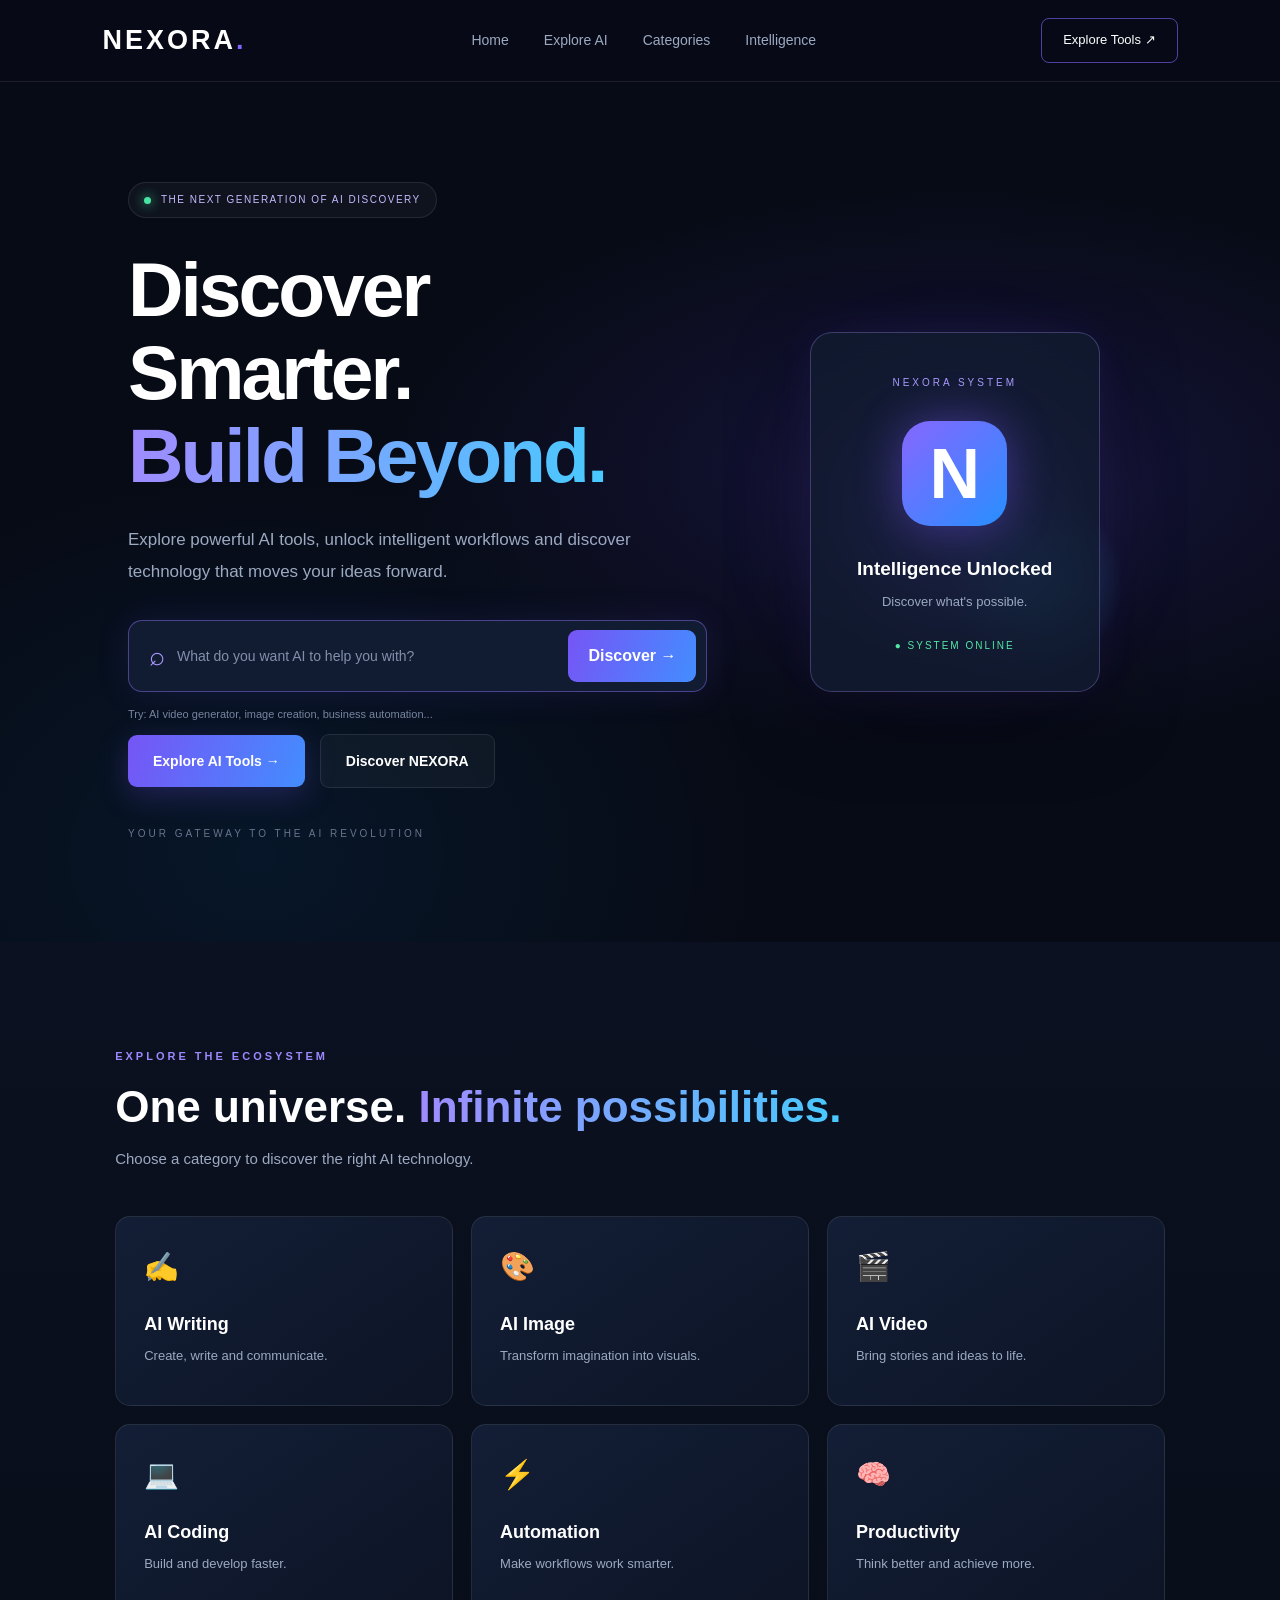
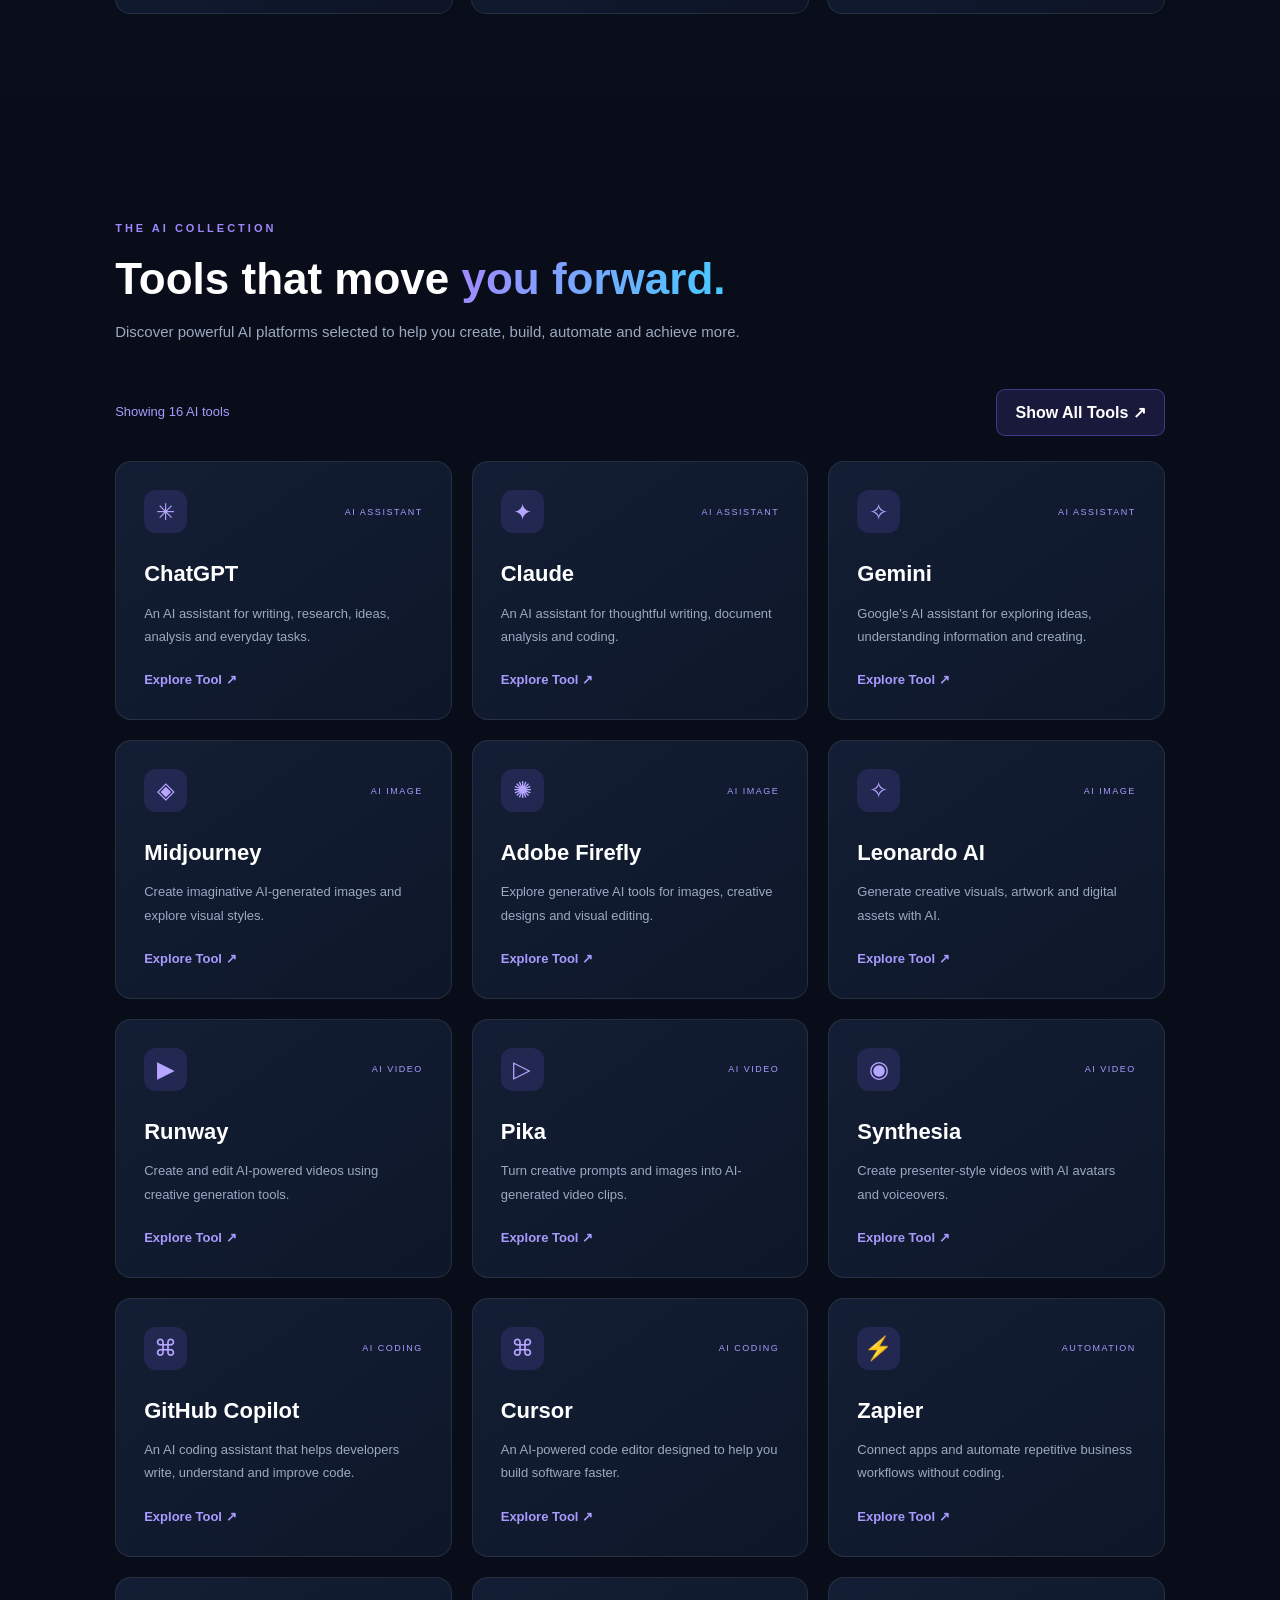
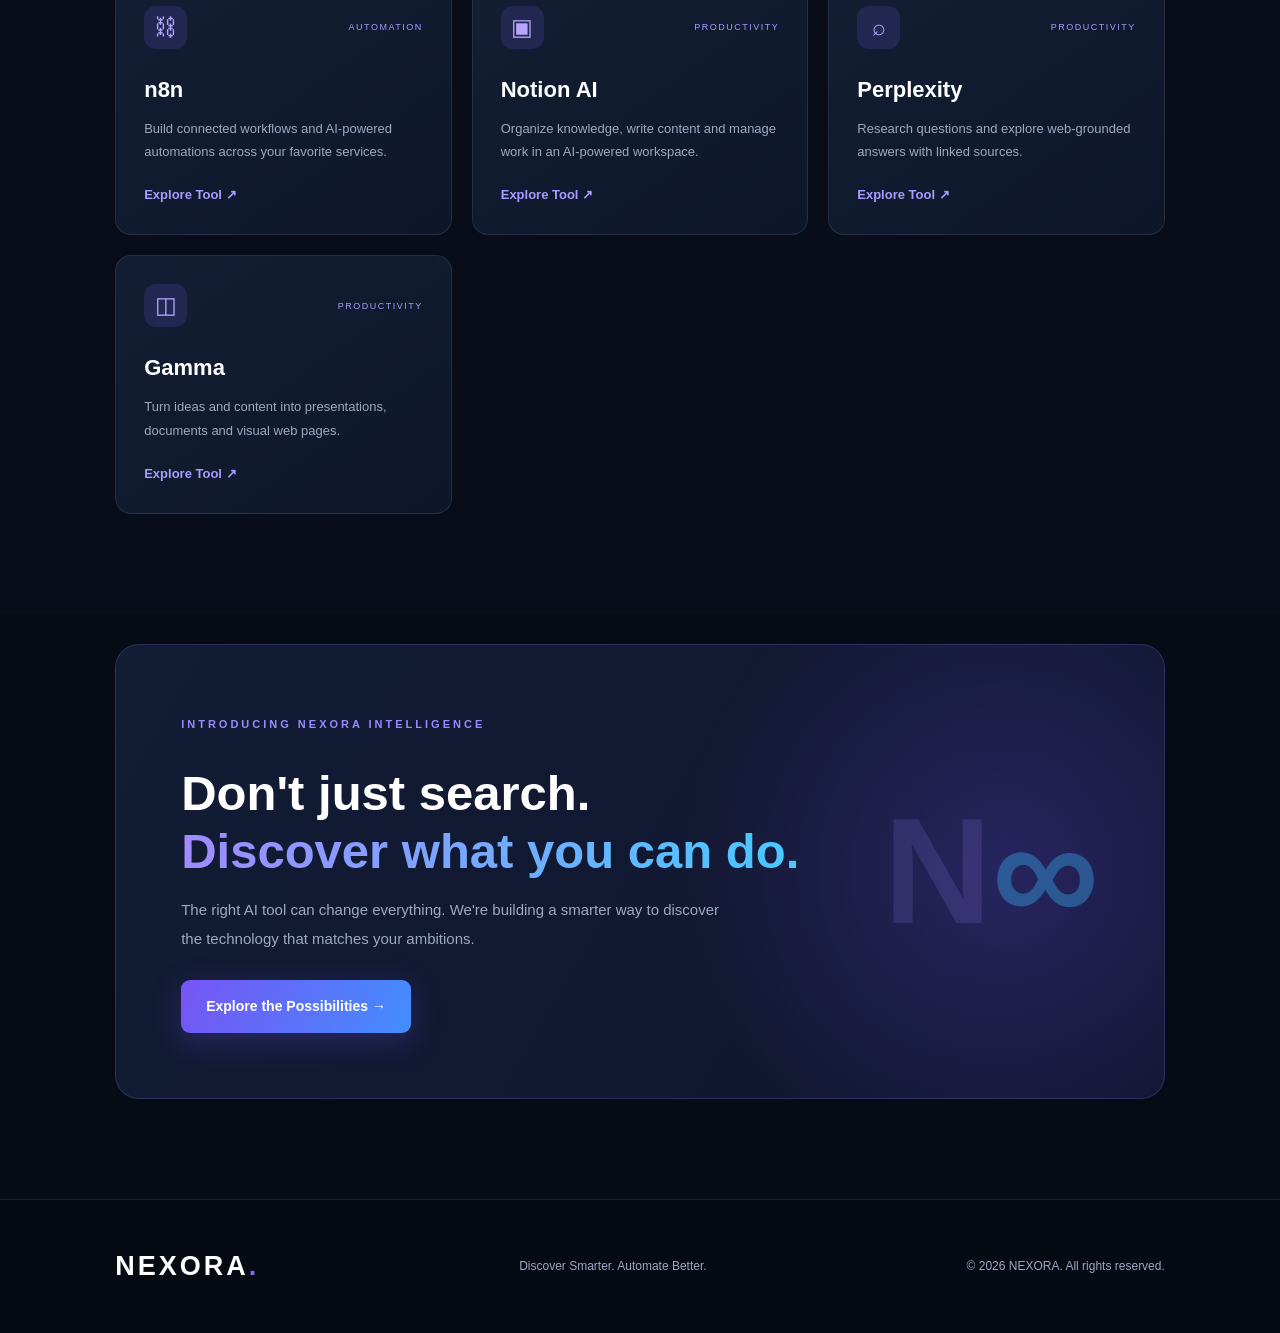
==== index.html @ 63f3b0a9 "Update meta description and enhance filter UI" ====
<!DOCTYPE html>
<html lang="en">

<head>
    <meta charset="UTF-8">
    <meta name="viewport" content="width=device-width, initial-scale=1.0">
    <meta name="description" content="Discover powerful AI tools, intelligent software and automation solutions with NEXORA.">
    <title>NEXORA — Discover the Future of AI</title>
    <link rel="stylesheet" href="css/style.css">

    <!-- CATEGORY FILTER STYLES -->
    <style>
        .category-card {
            cursor: pointer;
            text-decoration: none;
        }

        .category-card.is-active {
            border-color: #8265ff;
            box-shadow: 0 0 25px rgba(130, 101, 255, 0.22);
            transform: translateY(-3px);
        }

        .filter-toolbar {
            display: flex;
            align-items: center;
            justify-content: space-between;
            flex-wrap: wrap;
            gap: 14px;
            margin: 25px 0;
        }

        .filter-status {
            color: #a99aff;
            font-size: 13px;
        }

        .filter-reset {
            padding: 10px 18px;
            color: white;
            background: rgba(130, 101, 255, 0.15);
            border: 1px solid rgba(130, 101, 255, 0.4);
            border-radius: 9px;
            cursor: pointer;
            font-weight: 600;
            transition: 0.3s ease;
        }

        .filter-reset:hover {
            background: rgba(130, 101, 255, 0.3);
            border-color: #8265ff;
        }

        .tool-card[hidden] {
            display: none !important;
        }
    </style>
</head>

<body>

    <!-- NAVIGATION -->
    <header class="navbar">
        <a href="#" class="logo">NEXORA<span>.</span></a>

        <nav class="nav-links">
            <a href="#home">Home</a>
            <a href="#tools">Explore AI</a>
            <a href="#categories">Categories</a>
            <a href="#intelligence">Intelligence</a>
        </nav>

        <a href="#tools" class="nav-button">Explore Tools ↗</a>
    </header>

    <main>

        <!-- HERO -->
        <section class="hero" id="home">

            <div class="hero-content">

                <div class="hero-badge">
                    <span class="status-dot"></span>
                    THE NEXT GENERATION OF AI DISCOVERY
                </div>

                <h1>
                    Discover Smarter.<br>
                    <span>Build Beyond.</span>
                </h1>

                <p class="hero-description">
                    Explore powerful AI tools, unlock intelligent
                    workflows and discover technology that moves
                    your ideas forward.
                </p>

                <!-- SMART SEARCH -->
                <div class="search-container">

                    <div class="search-box">

                        <span class="search-icon">⌕</span>

                        <input
                            type="text"
                            id="toolSearch"
                            placeholder="What do you want AI to help you with?"
                        >

                        <button id="searchButton">
                            Discover →
                        </button>

                    </div>

                    <p class="search-hint">
                        Try: AI video generator, image creation, business automation...
                    </p>

                    <p id="searchMessage" aria-live="polite"></p>

                </div>

                <div class="hero-actions">

                    <a href="#tools" class="primary-button">
                        Explore AI Tools →
                    </a>

                    <a href="#intelligence" class="secondary-button">
                        Discover NEXORA
                    </a>

                </div>

                <div class="hero-note">
                    YOUR GATEWAY TO THE AI REVOLUTION
                </div>

            </div>

            <div class="hero-visual">

                <div class="orb orb-one"></div>
                <div class="orb orb-two"></div>

                <div class="visual-card">
                    <span class="visual-label">NEXORA SYSTEM</span>
                    <div class="visual-symbol">N</div>
                    <h3>Intelligence Unlocked</h3>
                    <p>Discover what's possible.</p>
                    <span class="visual-status">● SYSTEM ONLINE</span>
                </div>

            </div>

        </section>

        <!-- CATEGORIES -->
        <section class="categories section" id="categories">

            <div class="section-heading">
                <span class="eyebrow">EXPLORE THE ECOSYSTEM</span>
                <h2>One universe. <span>Infinite possibilities.</span></h2>
                <p>Choose a category to discover the right AI technology.</p>
            </div>

            <div class="category-grid">

                <a href="#tools" class="category-card" data-category-filter="writing">
                    <span class="category-icon">✍️</span>
                    <h3>AI Writing</h3>
                    <p>Create, write and communicate.</p>
                </a>

                <a href="#tools" class="category-card" data-category-filter="image">
                    <span class="category-icon">🎨</span>
                    <h3>AI Image</h3>
                    <p>Transform imagination into visuals.</p>
                </a>

                <a href="#tools" class="category-card" data-category-filter="video">
                    <span class="category-icon">🎬</span>
                    <h3>AI Video</h3>
                    <p>Bring stories and ideas to life.</p>
                </a>

                <a href="#tools" class="category-card" data-category-filter="coding">
                    <span class="category-icon">💻</span>
                    <h3>AI Coding</h3>
                    <p>Build and develop faster.</p>
                </a>

                <a href="#tools" class="category-card" data-category-filter="automation">
                    <span class="category-icon">⚡</span>
                    <h3>Automation</h3>
                    <p>Make workflows work smarter.</p>
                </a>

                <a href="#tools" class="category-card" data-category-filter="productivity">
                    <span class="category-icon">🧠</span>
                    <h3>Productivity</h3>
                    <p>Think better and achieve more.</p>
                </a>

            </div>

        </section>

        <!-- AI TOOLS DIRECTORY -->
        <section class="tools-section section" id="tools">

            <div class="section-heading">
                <span class="eyebrow">THE AI COLLECTION</span>
                <h2>Tools that move <span>you forward.</span></h2>
                <p>
                    Discover powerful AI platforms selected to help
                    you create, build, automate and achieve more.
                </p>
            </div>

            <!-- FILTER CONTROLS -->
            <div class="filter-toolbar">

                <span class="filter-status" id="filterStatus">
                    Showing all 16 AI tools
                </span>

                <button class="filter-reset" id="showAllButton">
                    Show All Tools ↗
                </button>

            </div>

            <div class="tools-grid">

                <!-- AI ASSISTANTS -->

                <article class="tool-card"
                    data-category="writing productivity"
                    data-keywords="chatgpt chat writing research assistant productivity business ideas content generation">

                    <div class="tool-top">
                        <span class="tool-icon">✳</span>
                        <span class="tool-tag">AI ASSISTANT</span>
                    </div>

                    <h3>ChatGPT</h3>

                    <p>
                        An AI assistant for writing, research, ideas,
                        analysis and everyday tasks.
                    </p>

                    <a href="https://chatgpt.com/" target="_blank" rel="noopener noreferrer">
                        Explore Tool ↗
                    </a>

                </article>

                <article class="tool-card"
                    data-category="writing coding productivity"
                    data-keywords="claude writing research coding analysis assistant documents productivity">

                    <div class="tool-top">
                        <span class="tool-icon">✦</span>
                        <span class="tool-tag">AI ASSISTANT</span>
                    </div>

                    <h3>Claude</h3>

                    <p>
                        An AI assistant for thoughtful writing,
                        document analysis and coding.
                    </p>

                    <a href="https://claude.ai/" target="_blank" rel="noopener noreferrer">
                        Explore Tool ↗
                    </a>

                </article>

                <article class="tool-card"
                    data-category="writing image productivity"
                    data-keywords="gemini google writing research assistant images multimodal productivity">

                    <div class="tool-top">
                        <span class="tool-icon">✧</span>
                        <span class="tool-tag">AI ASSISTANT</span>
                    </div>

                    <h3>Gemini</h3>

                    <p>
                        Google's AI assistant for exploring ideas,
                        understanding information and creating.
                    </p>

                    <a href="https://gemini.google.com/" target="_blank" rel="noopener noreferrer">
                        Explore Tool ↗
                    </a>

                </article>

                <!-- AI IMAGE -->

                <article class="tool-card"
                    data-category="image"
                    data-keywords="midjourney image art design picture visual creative illustration generator">

                    <div class="tool-top">
                        <span class="tool-icon">◈</span>
                        <span class="tool-tag">AI IMAGE</span>
                    </div>

                    <h3>Midjourney</h3>

                    <p>
                        Create imaginative AI-generated images
                        and explore visual styles.
                    </p>

                    <a href="https://www.midjourney.com/" target="_blank" rel="noopener noreferrer">
                        Explore Tool ↗
                    </a>

                </article>

                <article class="tool-card"
                    data-category="image"
                    data-keywords="adobe firefly image generation photo editing design creative graphics">

                    <div class="tool-top">
                        <span class="tool-icon">✺</span>
                        <span class="tool-tag">AI IMAGE</span>
                    </div>

                    <h3>Adobe Firefly</h3>

                    <p>
                        Explore generative AI tools for images,
                        creative designs and visual editing.
                    </p>

                    <a href="https://firefly.adobe.com/" target="_blank" rel="noopener noreferrer">
                        Explore Tool ↗
                    </a>

                </article>

                <article class="tool-card"
                    data-category="image"
                    data-keywords="leonardo ai image generator art design game assets creative visuals">

                    <div class="tool-top">
                        <span class="tool-icon">✧</span>
                        <span class="tool-tag">AI IMAGE</span>
                    </div>

                    <h3>Leonardo AI</h3>

                    <p>
                        Generate creative visuals, artwork
                        and digital assets with AI.
                    </p>

                    <a href="https://leonardo.ai/" target="_blank" rel="noopener noreferrer">
                        Explore Tool ↗
                    </a>

                </article>

                <!-- AI VIDEO -->

                <article class="tool-card"
                    data-category="video"
                    data-keywords="runway video generator text to video image to video filmmaking editing">

                    <div class="tool-top">
                        <span class="tool-icon">▶</span>
                        <span class="tool-tag">AI VIDEO</span>
                    </div>

                    <h3>Runway</h3>

                    <p>
                        Create and edit AI-powered videos
                        using creative generation tools.
                    </p>

                    <a href="https://runwayml.com/" target="_blank" rel="noopener noreferrer">
                        Explore Tool ↗
                    </a>

                </article>

                <article class="tool-card"
                    data-category="video"
                    data-keywords="pika video generator animation image to video text to video creative effects">

                    <div class="tool-top">
                        <span class="tool-icon">▷</span>
                        <span class="tool-tag">AI VIDEO</span>
                    </div>

                    <h3>Pika</h3>

                    <p>
                        Turn creative prompts and images
                        into AI-generated video clips.
                    </p>

                    <a href="https://pika.art/" target="_blank" rel="noopener noreferrer">
                        Explore Tool ↗
                    </a>

                </article>

                <article class="tool-card"
                    data-category="video productivity"
                    data-keywords="synthesia video avatar presenter training business corporate video text to video">

                    <div class="tool-top">
                        <span class="tool-icon">◉</span>
                        <span class="tool-tag">AI VIDEO</span>
                    </div>

                    <h3>Synthesia</h3>

                    <p>
                        Create presenter-style videos
                        with AI avatars and voiceovers.
                    </p>

                    <a href="https://www.synthesia.io/" target="_blank" rel="noopener noreferrer">
                        Explore Tool ↗
                    </a>

                </article>

                <!-- AI CODING -->

                <article class="tool-card"
                    data-category="coding productivity"
                    data-keywords="github copilot coding programming developer code assistant software development">

                    <div class="tool-top">
                        <span class="tool-icon">⌘</span>
                        <span class="tool-tag">AI CODING</span>
                    </div>

                    <h3>GitHub Copilot</h3>

                    <p>
                        An AI coding assistant that helps developers
                        write, understand and improve code.
                    </p>

                    <a href="https://github.com/features/copilot" target="_blank" rel="noopener noreferrer">
                        Explore Tool ↗
                    </a>

                </article>

                <article class="tool-card"
                    data-category="coding"
                    data-keywords="cursor ai coding programming code editor developer software engineering">

                    <div class="tool-top">
                        <span class="tool-icon">⌘</span>
                        <span class="tool-tag">AI CODING</span>
                    </div>

                    <h3>Cursor</h3>

                    <p>
                        An AI-powered code editor designed
                        to help you build software faster.
                    </p>

                    <a href="https://cursor.com/" target="_blank" rel="noopener noreferrer">
                        Explore Tool ↗
                    </a>

                </article>

                <!-- AUTOMATION -->

                <article class="tool-card"
                    data-category="automation productivity"
                    data-keywords="zapier automation business workflow integrations apps productivity no code">

                    <div class="tool-top">
                        <span class="tool-icon">⚡</span>
                        <span class="tool-tag">AUTOMATION</span>
                    </div>

                    <h3>Zapier</h3>

                    <p>
                        Connect apps and automate repetitive
                        business workflows without coding.
                    </p>

                    <a href="https://zapier.com/" target="_blank" rel="noopener noreferrer">
                        Explore Tool ↗
                    </a>

                </article>

                <article class="tool-card"
                    data-category="automation coding"
                    data-keywords="n8n automation workflow ai agents integrations business developer no code">

                    <div class="tool-top">
                        <span class="tool-icon">⛓</span>
                        <span class="tool-tag">AUTOMATION</span>
                    </div>

                    <h3>n8n</h3>

                    <p>
                        Build connected workflows and AI-powered
                        automations across your favorite services.
                    </p>

                    <a href="https://n8n.io/" target="_blank" rel="noopener noreferrer">
                        Explore Tool ↗
                    </a>

                </article>

                <!-- PRODUCTIVITY -->

                <article class="tool-card"
                    data-category="productivity writing"
                    data-keywords="notion ai productivity notes documents writing workspace organization knowledge management">

                    <div class="tool-top">
                        <span class="tool-icon">▣</span>
                        <span class="tool-tag">PRODUCTIVITY</span>
                    </div>

                    <h3>Notion AI</h3>

                    <p>
                        Organize knowledge, write content
                        and manage work in an AI-powered workspace.
                    </p>

                    <a href="https://www.notion.com/product/ai" target="_blank" rel="noopener noreferrer">
                        Explore Tool ↗
                    </a>

                </article>

                <article class="tool-card"
                    data-category="productivity writing"
                    data-keywords="perplexity research search answers sources information productivity web search">

                    <div class="tool-top">
                        <span class="tool-icon">⌕</span>
                        <span class="tool-tag">PRODUCTIVITY</span>
                    </div>

                    <h3>Perplexity</h3>

                    <p>
                        Research questions and explore web-grounded
                        answers with linked sources.
                    </p>

                    <a href="https://www.perplexity.ai/" target="_blank" rel="noopener noreferrer">
                        Explore Tool ↗
                    </a>

                </article>

                <article class="tool-card"
                    data-category="productivity image"
                    data-keywords="gamma presentations slides documents websites productivity design presentation generator">

                    <div class="tool-top">
                        <span class="tool-icon">◫</span>
                        <span class="tool-tag">PRODUCTIVITY</span>
                    </div>

                    <h3>Gamma</h3>

                    <p>
                        Turn ideas and content into presentations,
                        documents and visual web pages.
                    </p>

                    <a href="https://gamma.app/" target="_blank" rel="noopener noreferrer">
                        Explore Tool ↗
                    </a>

                </article>

            </div>

        </section>

        <!-- NEXORA INTELLIGENCE -->
        <section class="intelligence-section" id="intelligence">

            <div class="intelligence-content">

                <span class="eyebrow">
                    INTRODUCING NEXORA INTELLIGENCE
                </span>

                <h2>
                    Don't just search.<br>
                    <span>Discover what you can do.</span>
                </h2>

                <p>
                    The right AI tool can change everything.
                    We're building a smarter way to discover the
                    technology that matches your ambitions.
                </p>

                <a href="#tools" class="primary-button">
                    Explore the Possibilities →
                </a>

            </div>

            <div class="intelligence-mark">
                N<span>∞</span>
            </div>

        </section>

    </main>

    <!-- FOOTER -->
    <footer class="footer">

        <a href="#" class="logo">NEXORA<span>.</span></a>

        <p>Discover Smarter. Automate Better.</p>

        <p class="copyright">
            © 2026 NEXORA. All rights reserved.
        </p>

    </footer>

    <!-- SEARCH AND CATEGORY FILTER ENGINE -->
    <script>

    document.addEventListener("DOMContentLoaded", function () {

        const searchInput = document.getElementById("toolSearch");
        const searchButton = document.getElementById("searchButton");
        const searchMessage = document.getElementById("searchMessage");
        const filterStatus = document.getElementById("filterStatus");
        const showAllButton = document.getElementById("showAllButton");

        const toolCards = document.querySelectorAll(".tool-card");
        const categoryCards = document.querySelectorAll("[data-category-filter]");

        let activeCategory = "all";

        function filterTools(shouldScroll = true) {

            const query = searchInput.value.trim().toLowerCase();

            const searchWords = query.split(/\s+/).filter(Boolean);

            let matches = 0;

            toolCards.forEach(card => {

                const content = card.textContent.toLowerCase();
                const keywords = (card.dataset.keywords || "").toLowerCase();
                const searchableText = content + " " + keywords;

                const categories = (card.dataset.category || "").split(/\s+/);

                const matchesCategory =
                    activeCategory === "all" ||
                    categories.includes(activeCategory);

                const matchesSearch =
                    searchWords.length === 0 ||
                    searchWords.every(word => searchableText.includes(word));

                const isVisible = matchesCategory && matchesSearch;

                card.hidden = !isVisible;

                if (isVisible) {
                    matches++;
                }

            });

            if (query === "" && activeCategory === "all") {

                searchMessage.textContent = "";

            } else if (matches > 0) {

                searchMessage.textContent =
                    matches + " matching AI tool(s) found.";

            } else {

                searchMessage.textContent =
                    "No matching tools found. Try another search or category.";

            }

            if (activeCategory === "all") {

                filterStatus.textContent =
                    "Showing " + matches + " AI tools";

            } else {

                const categoryName = activeCategory.charAt(0).toUpperCase() +
                    activeCategory.slice(1);

                filterStatus.textContent =
                    categoryName + " · " + matches + " tool(s)";

            }

            if (shouldScroll) {

                document.getElementById("tools").scrollIntoView({
                    behavior: "smooth"
                });

            }

        }

        // CATEGORY CLICK
        categoryCards.forEach(categoryCard => {

            categoryCard.addEventListener("click", function(event) {

                event.preventDefault();

                activeCategory = this.dataset.categoryFilter;

                categoryCards.forEach(card => {
                    card.classList.remove("is-active");
                });

                this.classList.add("is-active");

                filterTools(true);

            });

        });

        // SEARCH BUTTON
        searchButton.addEventListener("click", function() {
            filterTools(true);
        });

        // ENTER KEY
        searchInput.addEventListener("keydown", function(event) {

            if (event.key === "Enter") {
                filterTools(true);
            }

        });

        // SHOW ALL TOOLS
        showAllButton.addEventListener("click", function() {

            activeCategory = "all";

            searchInput.value = "";

            categoryCards.forEach(card => {
                card.classList.remove("is-active");
            });

            filterTools(false);

        });

        // INITIAL STATE
        filterTools(false);

    });

    </script>

</body>
</html>
---- css/style.css ----
/* =========================================
   NEXORA 2.0 — PREMIUM DESIGN SYSTEM
   Discover Smarter. Automate Better.
========================================= */

:root {
    --bg: #070b16;
    --bg-soft: #0d1425;
    --card: #111b30;
    --purple: #8265ff;
    --blue: #38c8ff;
    --white: #ffffff;
    --muted: #9ba9c1;
    --border: rgba(255,255,255,0.09);
}

* {
    margin: 0;
    padding: 0;
    box-sizing: border-box;
}

html {
    scroll-behavior: smooth;
}

body {
    font-family: Arial, Helvetica, sans-serif;
    background: var(--bg);
    color: var(--white);
    line-height: 1.6;
    overflow-x: hidden;
}

a {
    color: inherit;
    text-decoration: none;
}

button {
    font: inherit;
}

/* =========================================
   NAVIGATION
========================================= */

.navbar {
    width: 100%;
    min-height: 82px;
    padding: 0 8%;
    display: flex;
    align-items: center;
    justify-content: space-between;
    background: rgba(7,11,22,0.88);
    border-bottom: 1px solid var(--border);
    position: relative;
    z-index: 10;
}

.logo {
    font-size: 27px;
    font-weight: 900;
    letter-spacing: 3px;
}

.logo span {
    color: var(--purple);
}

.nav-links {
    display: flex;
    gap: 35px;
}

.nav-links a {
    color: var(--muted);
    font-size: 14px;
    transition: 0.3s;
}

.nav-links a:hover {
    color: var(--white);
}

.nav-button {
    padding: 11px 21px;
    border: 1px solid rgba(130,101,255,0.6);
    border-radius: 8px;
    font-size: 13px;
    transition: 0.3s;
}

.nav-button:hover {
    background: var(--purple);
    box-shadow: 0 0 25px rgba(130,101,255,0.3);
}

/* =========================================
   HERO SECTION
========================================= */

.hero {
    min-height: 690px;
    padding: 100px 10%;
    display: flex;
    align-items: center;
    justify-content: space-between;
    gap: 50px;
    position: relative;
    overflow: hidden;
    background:
        radial-gradient(ellipse at 75% 45%,
        rgba(102,72,255,0.16), transparent 42%),
        radial-gradient(ellipse at 20% 90%,
        rgba(0,153,255,0.08), transparent 35%);
}

.hero-content {
    max-width: 650px;
    position: relative;
    z-index: 2;
}

.hero-badge {
    display: inline-flex;
    align-items: center;
    gap: 10px;
    padding: 9px 15px;
    border: 1px solid var(--border);
    border-radius: 30px;
    background: rgba(255,255,255,0.035);
    color: #c5baff;
    font-size: 10px;
    letter-spacing: 1.5px;
    margin-bottom: 30px;
}

.status-dot {
    width: 7px;
    height: 7px;
    border-radius: 50%;
    background: #48e5a2;
    box-shadow: 0 0 12px #48e5a2;
}

.hero h1 {
    font-size: clamp(48px, 6vw, 78px);
    line-height: 1.08;
    letter-spacing: -3px;
    font-weight: 900;
}

.hero h1 span,
.section-heading h2 span,
.intelligence-content h2 span {
    background: linear-gradient(100deg, #a18aff, #47caff);
    -webkit-background-clip: text;
    background-clip: text;
    color: transparent;
}

.hero-description {
    max-width: 550px;
    color: var(--muted);
    font-size: 17px;
    line-height: 1.9;
    margin: 27px 0 32px;
}

.hero-actions {
    display: flex;
    align-items: center;
    flex-wrap: wrap;
    gap: 15px;
}

.primary-button,
.secondary-button {
    display: inline-block;
    padding: 15px 25px;
    border-radius: 9px;
    font-size: 14px;
    font-weight: 700;
    transition: 0.3s;
}

.primary-button {
    background: linear-gradient(110deg, #7655f5, #438dff);
    box-shadow: 0 8px 30px rgba(117,85,245,0.25);
}

.primary-button:hover {
    transform: translateY(-4px);
    box-shadow: 0 12px 35px rgba(117,85,245,0.4);
}

.secondary-button {
    border: 1px solid var(--border);
    background: rgba(255,255,255,0.035);
}

.secondary-button:hover {
    border-color: var(--purple);
    transform: translateY(-4px);
}

.hero-note {
    margin-top: 38px;
    color: #66758e;
    font-size: 10px;
    letter-spacing: 3px;
}

/* HERO VISUAL */

.hero-visual {
    min-width: 340px;
    width: 410px;
    height: 420px;
    display: flex;
    align-items: center;
    justify-content: center;
    position: relative;
}

.orb {
    position: absolute;
    border-radius: 50%;
    filter: blur(2px);
    animation: float 6s ease-in-out infinite;
}

.orb-one {
    width: 290px;
    height: 290px;
    background: radial-gradient(circle,
        rgba(126,91,255,0.65),
        rgba(126,91,255,0.03) 70%);
    box-shadow: 0 0 100px rgba(126,91,255,0.15);
}

.orb-two {
    width: 180px;
    height: 180px;
    background: radial-gradient(circle,
        rgba(48,190,255,0.4),
        transparent 70%);
    transform: translate(80px,70px);
    animation-delay: -3s;
}

.visual-card {
    width: 290px;
    padding: 35px 25px;
    text-align: center;
    background: rgba(17,27,48,0.83);
    border: 1px solid rgba(166,146,255,0.3);
    border-radius: 22px;
    backdrop-filter: blur(20px);
    box-shadow: 0 25px 80px rgba(0,0,0,0.4),
                0 0 45px rgba(126,91,255,0.12);
    position: relative;
    z-index: 2;
}

.visual-label {
    color: #a99aff;
    font-size: 10px;
    letter-spacing: 3px;
}

.visual-symbol {
    width: 105px;
    height: 105px;
    margin: 28px auto;
    display: flex;
    align-items: center;
    justify-content: center;
    font-size: 70px;
    font-weight: 900;
    color: white;
    border-radius: 28px;
    background: linear-gradient(135deg,#8766ff,#278fff);
    box-shadow: 0 0 45px rgba(126,91,255,0.4);
}

.visual-card h3 {
    font-size: 19px;
    margin-bottom: 7px;
}

.visual-card p {
    color: var(--muted);
    font-size: 13px;
}

.visual-status {
    display: inline-block;
    margin-top: 25px;
    color: #53e8a5;
    font-size: 10px;
    letter-spacing: 2px;
}

@keyframes float {
    0%, 100% {
        transform: translateY(0);
    }
    50% {
        transform: translateY(-17px);
    }
}

/* =========================================
   SHARED SECTION STYLES
========================================= */

.section {
    padding: 100px 9%;
}

.section-heading {
    margin-bottom: 45px;
}

.eyebrow {
    display: inline-block;
    color: #9d88ff;
    font-size: 11px;
    font-weight: 700;
    letter-spacing: 3px;
    margin-bottom: 15px;
}

.section-heading h2 {
    font-size: clamp(30px,4vw,44px);
    line-height: 1.2;
    margin-bottom: 14px;
}

.section-heading p {
    color: var(--muted);
    font-size: 15px;
}

/* =========================================
   CATEGORIES
========================================= */

.categories {
    background: linear-gradient(180deg,
        #0b1120, #080d19);
}

.category-grid {
    display: grid;
    grid-template-columns: repeat(3,1fr);
    gap: 18px;
}

.category-card {
    min-height: 190px;
    padding: 28px;
    background: linear-gradient(145deg,
        rgba(20,32,56,0.95),
        rgba(13,21,38,0.95));
    border: 1px solid var(--border);
    border-radius: 15px;
    transition: 0.3s;
}

.category-card:hover {
    transform: translateY(-7px);
    border-color: rgba(130,101,255,0.65);
    box-shadow: 0 15px 35px rgba(0,0,0,0.25);
}

.category-icon {
    font-size: 28px;
    display: block;
    margin-bottom: 20px;
}

.category-card h3 {
    font-size: 18px;
    margin-bottom: 7px;
}

.category-card p {
    color: var(--muted);
    font-size: 13px;
}

/* =========================================
   FEATURED AI TOOLS
========================================= */

.tools-section {
    background: #080d19;
}

.tools-grid {
    display: grid;
    grid-template-columns: repeat(3,1fr);
    gap: 20px;
}

.tool-card {
    padding: 28px;
    min-height: 255px;
    display: flex;
    flex-direction: column;
    background: linear-gradient(145deg,
        #131e34, #0e1729);
    border: 1px solid var(--border);
    border-radius: 16px;
    transition: 0.3s;
}

.tool-card:hover {
    transform: translateY(-7px);
    border-color: rgba(91,155,255,0.5);
    box-shadow: 0 15px 40px rgba(0,0,0,0.3);
}

.tool-top {
    display: flex;
    align-items: center;
    justify-content: space-between;
    margin-bottom: 23px;
}

.tool-icon {
    width: 43px;
    height: 43px;
    display: flex;
    align-items: center;
    justify-content: center;
    background: rgba(130,101,255,0.15);
    color: #b7a6ff;
    border-radius: 12px;
    font-size: 23px;
}

.tool-tag {
    font-size: 9px;
    color: #a99aff;
    letter-spacing: 1.5px;
}

.tool-card h3 {
    font-size: 22px;
    margin-bottom: 10px;
}

.tool-card p {
    color: var(--muted);
    font-size: 13px;
    line-height: 1.8;
    margin-bottom: 22px;
}

.tool-card a {
    margin-top: auto;
    color: #a99aff;
    font-size: 13px;
    font-weight: 700;
}

.tool-card a:hover {
    color: var(--blue);
}

/* =========================================
   NEXORA INTELLIGENCE
========================================= */

.intelligence-section {
    margin: 30px 9% 100px;
    min-height: 380px;
    padding: 65px;
    display: flex;
    align-items: center;
    justify-content: space-between;
    gap: 30px;
    background:
        radial-gradient(circle at 85% 50%,
        rgba(113,81,255,0.23), transparent 35%),
        linear-gradient(120deg,#121c35,#11152e);
    border: 1px solid rgba(145,119,255,0.22);
    border-radius: 24px;
    overflow: hidden;
}

.intelligence-content {
    max-width: 650px;
}

.intelligence-content h2 {
    font-size: clamp(32px,4vw,49px);
    line-height: 1.2;
    margin: 15px 0;
}

.intelligence-content p {
    color: var(--muted);
    font-size: 15px;
    max-width: 560px;
    line-height: 1.9;
    margin-bottom: 27px;
}

.intelligence-mark {
    font-size: 150px;
    font-weight: 900;
    color: rgba(161,137,255,0.16);
    white-space: nowrap;
}

.intelligence-mark span {
    color: rgba(58,191,255,0.35);
}

/* =========================================
   FOOTER
========================================= */

.footer {
    padding: 45px 9%;
    display: flex;
    align-items: center;
    justify-content: space-between;
    flex-wrap: wrap;
    gap: 20px;
    background: #060a13;
    border-top: 1px solid var(--border);
}

.footer p {
    color: var(--muted);
    font-size: 12px;
}

/* =========================================
   RESPONSIVE DESIGN
========================================= */

@media (max-width: 950px) {

    .navbar {
        padding: 20px 5%;
        flex-wrap: wrap;
        gap: 18px;
    }

    .nav-links {
        gap: 18px;
    }

    .hero {
        padding: 80px 6%;
    }

    .hero-visual {
        width: 320px;
        min-width: 280px;
    }

    .category-grid,
    .tools-grid {
        grid-template-columns: repeat(2,1fr);
    }
}

@media (max-width: 650px) {

    .navbar {
        justify-content: center;
        text-align: center;
    }

    .nav-links {
        width: 100%;
        justify-content: center;
        flex-wrap: wrap;
        gap: 13px 20px;
    }

    .nav-button {
        display: none;
    }

    .hero {
        padding: 75px 7% 55px;
        flex-direction: column;
        text-align: center;
    }

    .hero h1 {
        font-size: 48px;
        letter-spacing: -2px;
    }

    .hero-description {
        font-size: 15px;
    }

    .hero-actions {
        justify-content: center;
    }

    .hero-visual {
        min-width: 0;
        width: 100%;
        max-width: 380px;
        height: 350px;
    }

    .section {
        padding: 70px 6%;
    }

    .category-grid,
    .tools-grid {
        grid-template-columns: 1fr;
    }

    .intelligence-section {
        margin: 10px 5% 65px;
        padding: 38px 25px;
    }

    .intelligence-mark {
        display: none;
    }

    .footer {
        flex-direction: column;
        text-align: center;
    }

}

@media (prefers-reduced-motion: reduce) {
    *,
    *::before,
    *::after {
        scroll-behavior: auto !important;
        animation-duration: 0.01ms !important;
        transition-duration: 0.01ms !important;
    }
}


/* =====================================
   NEXORA SMART DISCOVERY SEARCH
===================================== */

.search-container {
    width: 100%;
    max-width: 650px;
    margin: 30px 0 0;
}

.search-box {
    display: flex;
    align-items: center;
    gap: 12px;
    padding: 9px 10px 9px 20px;
    background: rgba(18, 29, 51, 0.95);
    border: 1px solid rgba(142, 116, 255, 0.45);
    border-radius: 14px;
    box-shadow: 0 0 35px rgba(115, 85, 255, 0.12);
    transition: 0.3s ease;
}

.search-box:focus-within {
    border-color: #8265ff;
    box-shadow: 0 0 30px rgba(130, 101, 255, 0.25);
}

.search-icon {
    color: #a99aff;
    font-size: 27px;
}

.search-box input {
    flex: 1;
    min-width: 0;
    padding: 12px 0;
    background: transparent;
    border: none;
    outline: none;
    color: white;
    font-size: 14px;
}

.search-box input::placeholder {
    color: #8290aa;
}

.search-box button {
    padding: 13px 20px;
    background: linear-gradient(110deg, #7655f5, #438dff);
    border: none;
    border-radius: 9px;
    color: white;
    font-weight: 700;
    cursor: pointer;
    transition: 0.3s;
}

.search-box button:hover {
    transform: translateY(-2px);
    box-shadow: 0 5px 20px rgba(117, 85, 245, 0.35);
}

.search-hint {
    margin-top: 13px;
    color: #77859f;
    font-size: 11px;
    line-height: 1.7;
}

#searchMessage {
    color: #a99aff;
    font-size: 13px;
    margin-top: 10px;
}

@media (max-width: 500px) {
    .search-box {
        gap: 7px;
        padding-left: 12px;
    }

    .search-box input {
        font-size: 12px;
    }

    .search-box button {
        padding: 12px;
        font-size: 12px;
    }
}
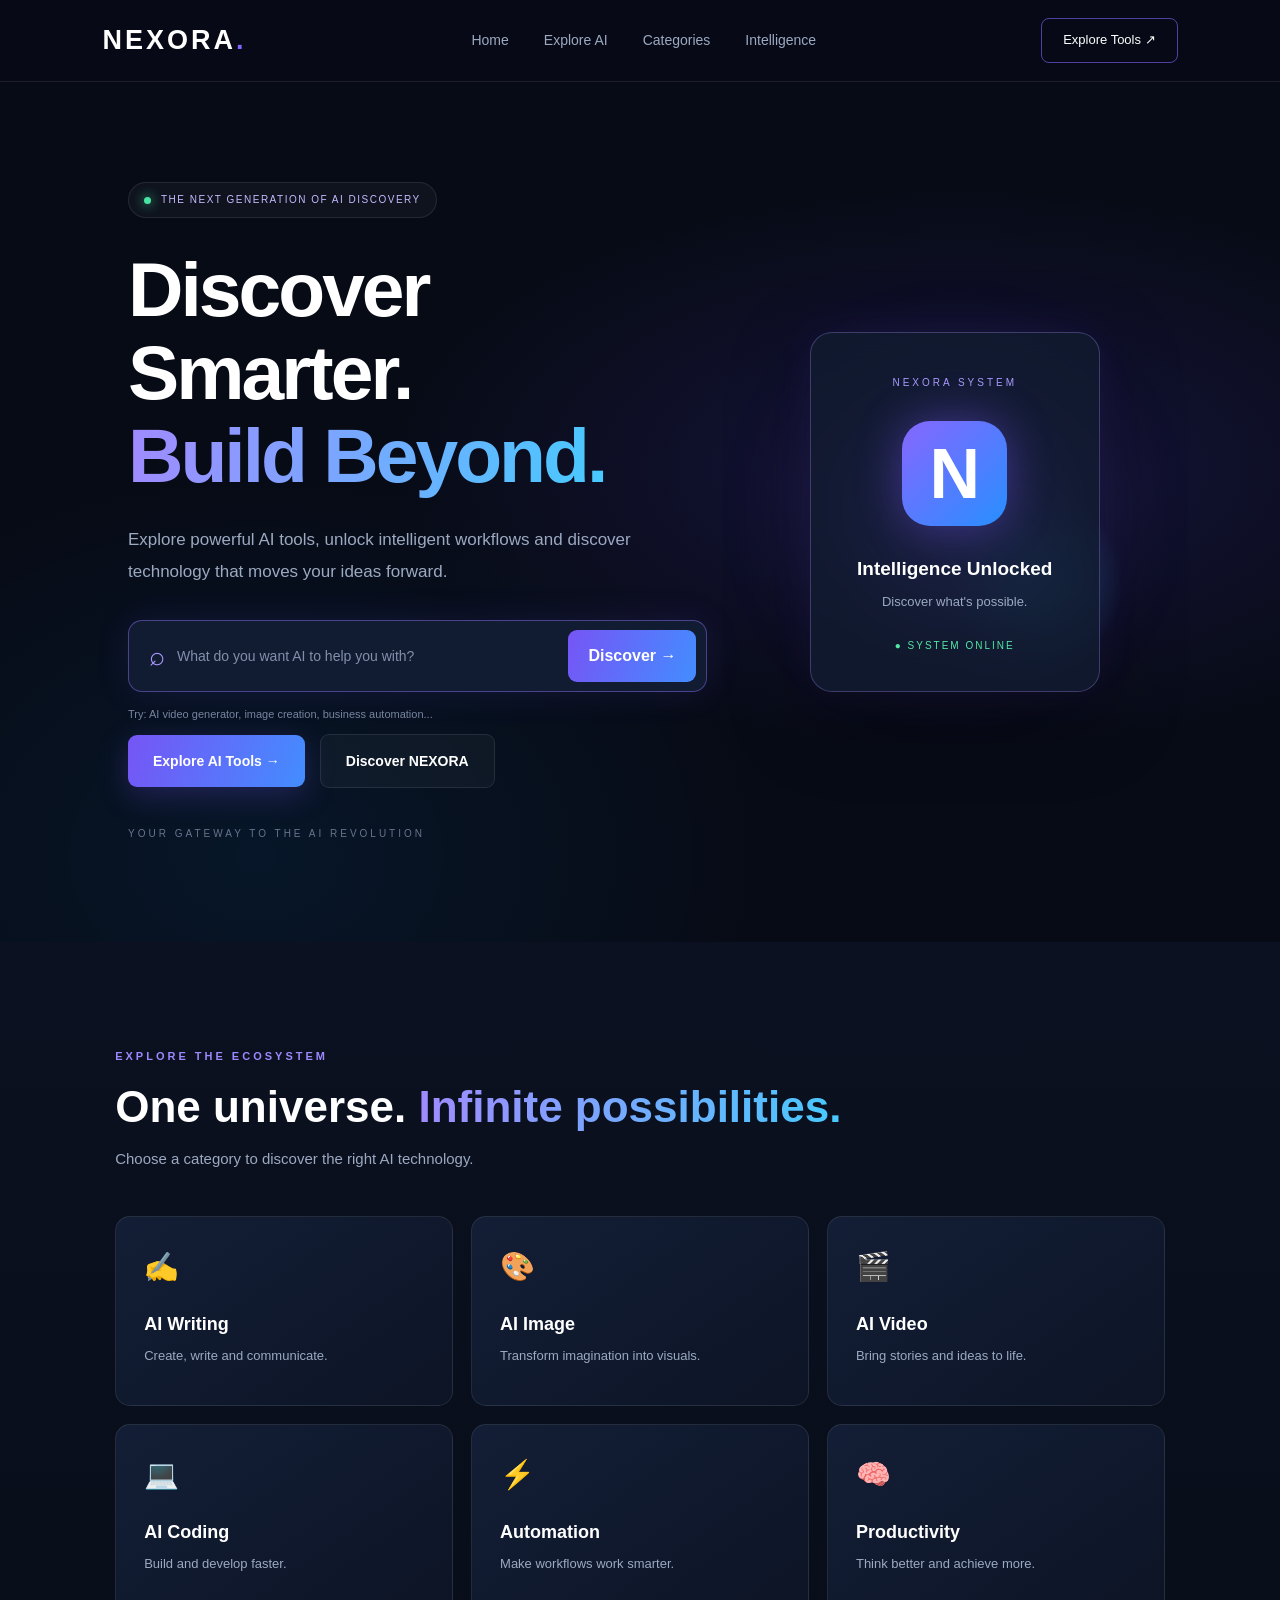
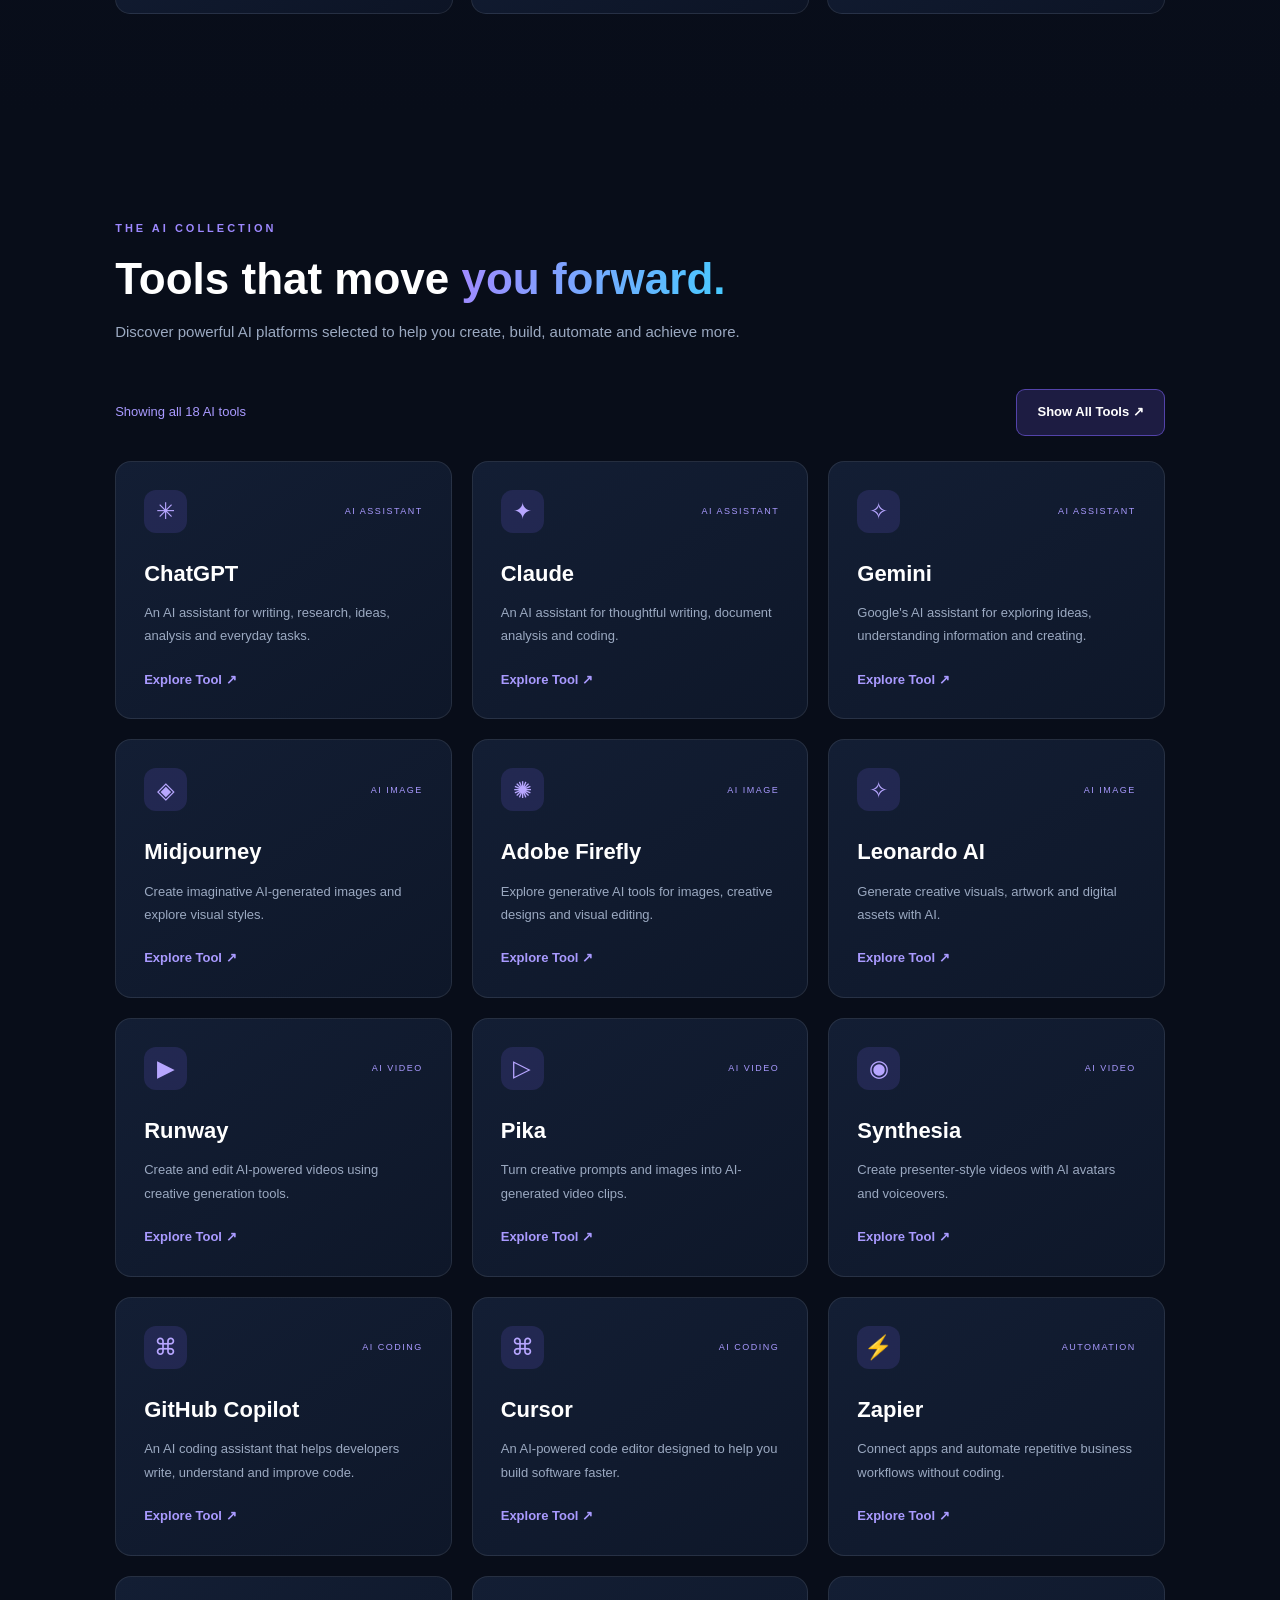
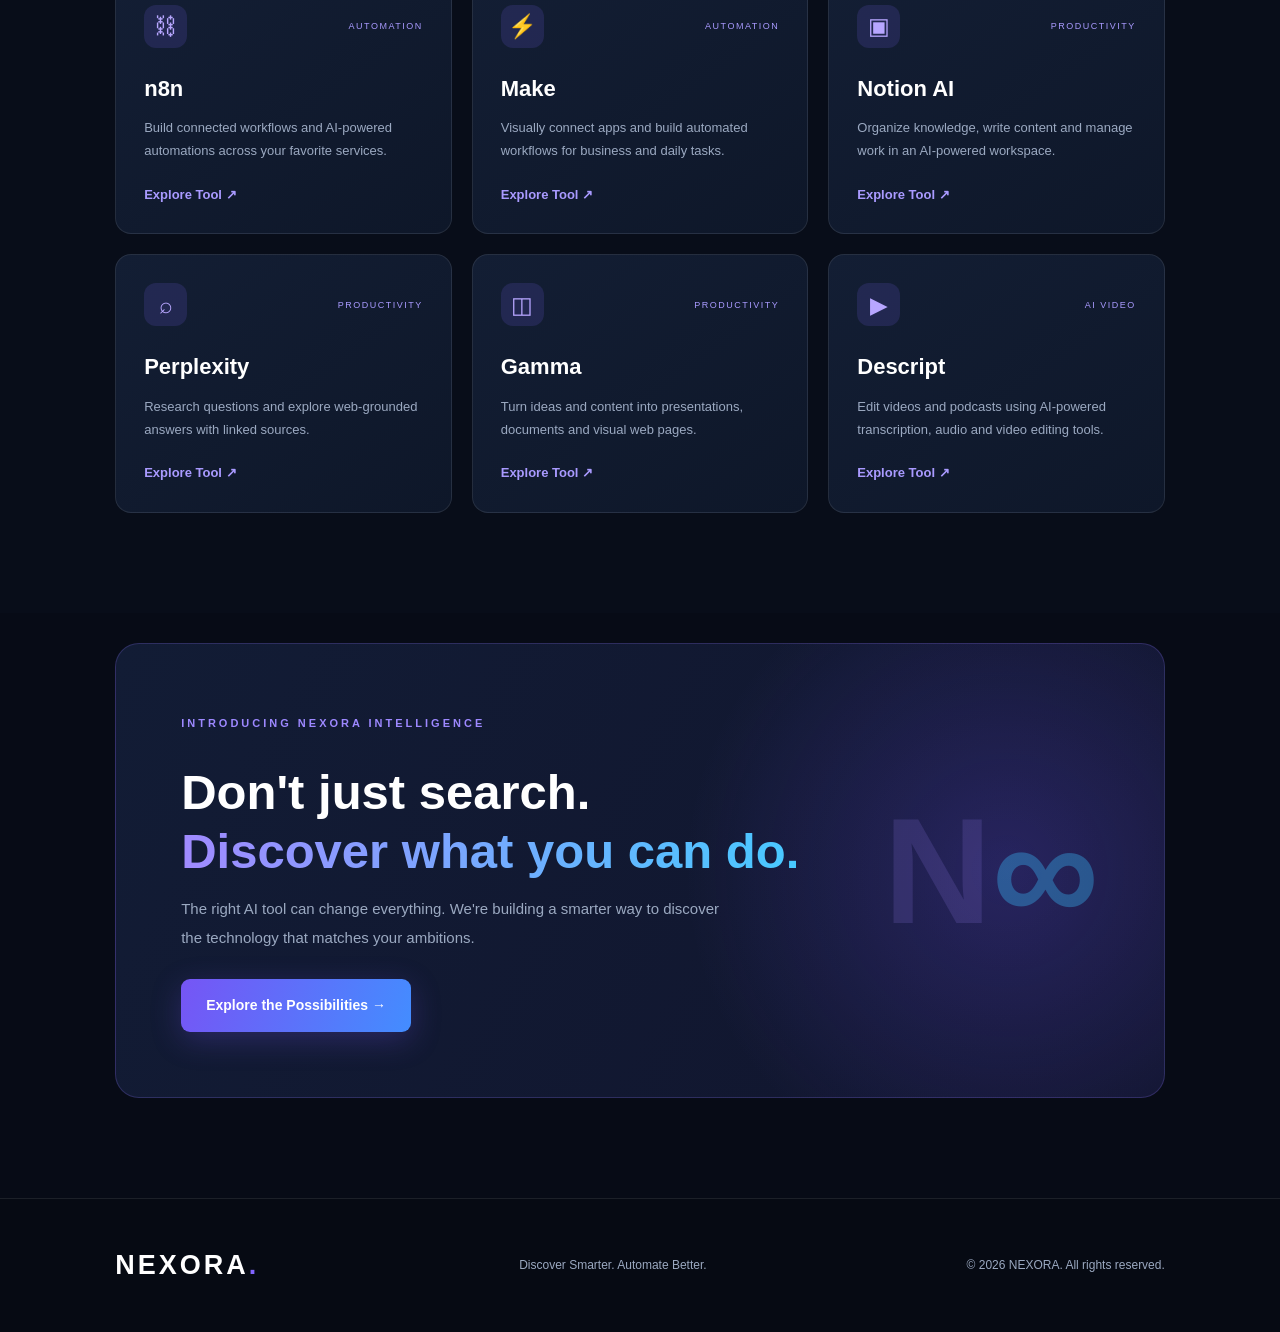
==== commit a90528d2: "Refactor HTML structure and update styles" ====
--- a/index.html
+++ b/index.html
@@ -6,10 +6,11 @@
     <meta charset="UTF-8">
     <meta name="viewport" content="width=device-width, initial-scale=1.0">
     <meta name="description" content="Discover powerful AI tools, intelligent software and automation solutions with NEXORA.">
+
     <title>NEXORA — Discover the Future of AI</title>
+
     <link rel="stylesheet" href="css/style.css">
 
-    <!-- CATEGORY FILTER STYLES -->
     <style>
         .category-card {
             cursor: pointer;
@@ -23,6 +24,8 @@
         }
 
         .filter-toolbar {
+            position: relative;
+            z-index: 10;
             display: flex;
             align-items: center;
             justify-content: space-between;
@@ -37,19 +40,34 @@
         }
 
         .filter-reset {
-            padding: 10px 18px;
+            position: relative;
+            z-index: 20;
+            display: inline-flex;
+            align-items: center;
+            justify-content: center;
+            padding: 12px 20px;
+            min-height: 44px;
             color: white;
-            background: rgba(130, 101, 255, 0.15);
-            border: 1px solid rgba(130, 101, 255, 0.4);
+            background: rgba(130, 101, 255, 0.18);
+            border: 1px solid rgba(130, 101, 255, 0.55);
             border-radius: 9px;
+            font-size: 13px;
+            font-weight: 700;
             cursor: pointer;
-            font-weight: 600;
+            pointer-events: auto;
             transition: 0.3s ease;
         }
 
         .filter-reset:hover {
-            background: rgba(130, 101, 255, 0.3);
+            background: rgba(130, 101, 255, 0.35);
             border-color: #8265ff;
+            transform: translateY(-2px);
+            box-shadow: 0 5px 20px rgba(130, 101, 255, 0.2);
+        }
+
+        .filter-reset:focus-visible {
+            outline: 2px solid #a99aff;
+            outline-offset: 3px;
         }
 
         .tool-card[hidden] {
@@ -62,6 +80,7 @@
 
     <!-- NAVIGATION -->
     <header class="navbar">
+
         <a href="#" class="logo">NEXORA<span>.</span></a>
 
         <nav class="nav-links">
@@ -72,11 +91,12 @@
         </nav>
 
         <a href="#tools" class="nav-button">Explore Tools ↗</a>
+
     </header>
 
     <main>
 
-        <!-- HERO -->
+        <!-- HERO SECTION -->
         <section class="hero" id="home">
 
             <div class="hero-content">
@@ -110,7 +130,7 @@
                             placeholder="What do you want AI to help you with?"
                         >
 
-                        <button id="searchButton">
+                        <button type="button" id="searchButton">
                             Discover →
                         </button>
 
@@ -148,11 +168,17 @@
                 <div class="orb orb-two"></div>
 
                 <div class="visual-card">
+
                     <span class="visual-label">NEXORA SYSTEM</span>
+
                     <div class="visual-symbol">N</div>
+
                     <h3>Intelligence Unlocked</h3>
+
                     <p>Discover what's possible.</p>
+
                     <span class="visual-status">● SYSTEM ONLINE</span>
+
                 </div>
 
             </div>
@@ -163,9 +189,17 @@
         <section class="categories section" id="categories">
 
             <div class="section-heading">
+
                 <span class="eyebrow">EXPLORE THE ECOSYSTEM</span>
-                <h2>One universe. <span>Infinite possibilities.</span></h2>
-                <p>Choose a category to discover the right AI technology.</p>
+
+                <h2>
+                    One universe. <span>Infinite possibilities.</span>
+                </h2>
+
+                <p>
+                    Choose a category to discover the right AI technology.
+                </p>
+
             </div>
 
             <div class="category-grid">
@@ -214,22 +248,32 @@
         <section class="tools-section section" id="tools">
 
             <div class="section-heading">
+
                 <span class="eyebrow">THE AI COLLECTION</span>
-                <h2>Tools that move <span>you forward.</span></h2>
+
+                <h2>
+                    Tools that move <span>you forward.</span>
+                </h2>
+
                 <p>
                     Discover powerful AI platforms selected to help
                     you create, build, automate and achieve more.
                 </p>
+
             </div>
 
-            <!-- FILTER CONTROLS -->
+            <!-- FILTER TOOLBAR -->
             <div class="filter-toolbar">
 
                 <span class="filter-status" id="filterStatus">
-                    Showing all 16 AI tools
+                    Showing all 18 AI tools
                 </span>
 
-                <button class="filter-reset" id="showAllButton">
+                <button
+                    type="button"
+                    class="filter-reset"
+                    id="showAllButton"
+                >
                     Show All Tools ↗
                 </button>
 
@@ -533,6 +577,28 @@
 
                 </article>
 
+                <article class="tool-card"
+                    data-category="automation productivity"
+                    data-keywords="make automation workflow business integrations visual no code apps">
+
+                    <div class="tool-top">
+                        <span class="tool-icon">⚡</span>
+                        <span class="tool-tag">AUTOMATION</span>
+                    </div>
+
+                    <h3>Make</h3>
+
+                    <p>
+                        Visually connect apps and build automated
+                        workflows for business and daily tasks.
+                    </p>
+
+                    <a href="https://www.make.com/" target="_blank" rel="noopener noreferrer">
+                        Explore Tool ↗
+                    </a>
+
+                </article>
+
                 <!-- PRODUCTIVITY -->
 
                 <article class="tool-card"
@@ -596,6 +662,28 @@
                     </p>
 
                     <a href="https://gamma.app/" target="_blank" rel="noopener noreferrer">
+                        Explore Tool ↗
+                    </a>
+
+                </article>
+
+                <article class="tool-card"
+                    data-category="video productivity"
+                    data-keywords="descript video audio editing podcast transcription captions content creator editing">
+
+                    <div class="tool-top">
+                        <span class="tool-icon">▶</span>
+                        <span class="tool-tag">AI VIDEO</span>
+                    </div>
+
+                    <h3>Descript</h3>
+
+                    <p>
+                        Edit videos and podcasts using AI-powered
+                        transcription, audio and video editing tools.
+                    </p>
+
+                    <a href="https://www.descript.com/" target="_blank" rel="noopener noreferrer">
                         Explore Tool ↗
                     </a>
 
@@ -668,6 +756,8 @@
 
         let activeCategory = "all";
 
+        const totalTools = toolCards.length;
+
         function filterTools(shouldScroll = true) {
 
             const query = searchInput.value.trim().toLowerCase();
@@ -680,6 +770,7 @@
 
                 const content = card.textContent.toLowerCase();
                 const keywords = (card.dataset.keywords || "").toLowerCase();
+
                 const searchableText = content + " " + keywords;
 
                 const categories = (card.dataset.category || "").split(/\s+/);
@@ -718,14 +809,20 @@
 
             }
 
-            if (activeCategory === "all") {
+            if (activeCategory === "all" && query === "") {
 
                 filterStatus.textContent =
-                    "Showing " + matches + " AI tools";
+                    "Showing all " + totalTools + " AI tools";
+
+            } else if (activeCategory === "all") {
+
+                filterStatus.textContent =
+                    "Showing " + matches + " of " + totalTools + " AI tools";
 
             } else {
 
-                const categoryName = activeCategory.charAt(0).toUpperCase() +
+                const categoryName =
+                    activeCategory.charAt(0).toUpperCase() +
                     activeCategory.slice(1);
 
                 filterStatus.textContent =
@@ -743,7 +840,7 @@
 
         }
 
-        // CATEGORY CLICK
+        // CATEGORY FILTERS
         categoryCards.forEach(categoryCard => {
 
             categoryCard.addEventListener("click", function(event) {
@@ -778,8 +875,10 @@
 
         });
 
-        // SHOW ALL TOOLS
-        showAllButton.addEventListener("click", function() {
+        // SHOW ALL BUTTON
+        showAllButton.addEventListener("click", function(event) {
+
+            event.preventDefault();
 
             activeCategory = "all";
 
@@ -791,9 +890,15 @@
 
             filterTools(false);
 
+            showAllButton.textContent = "✓ All Tools Showing";
+
+            window.setTimeout(function() {
+                showAllButton.textContent = "Show All Tools ↗";
+            }, 1500);
+
         });
 
-        // INITIAL STATE
+        // INITIAL DIRECTORY STATE
         filterTools(false);
 
     });
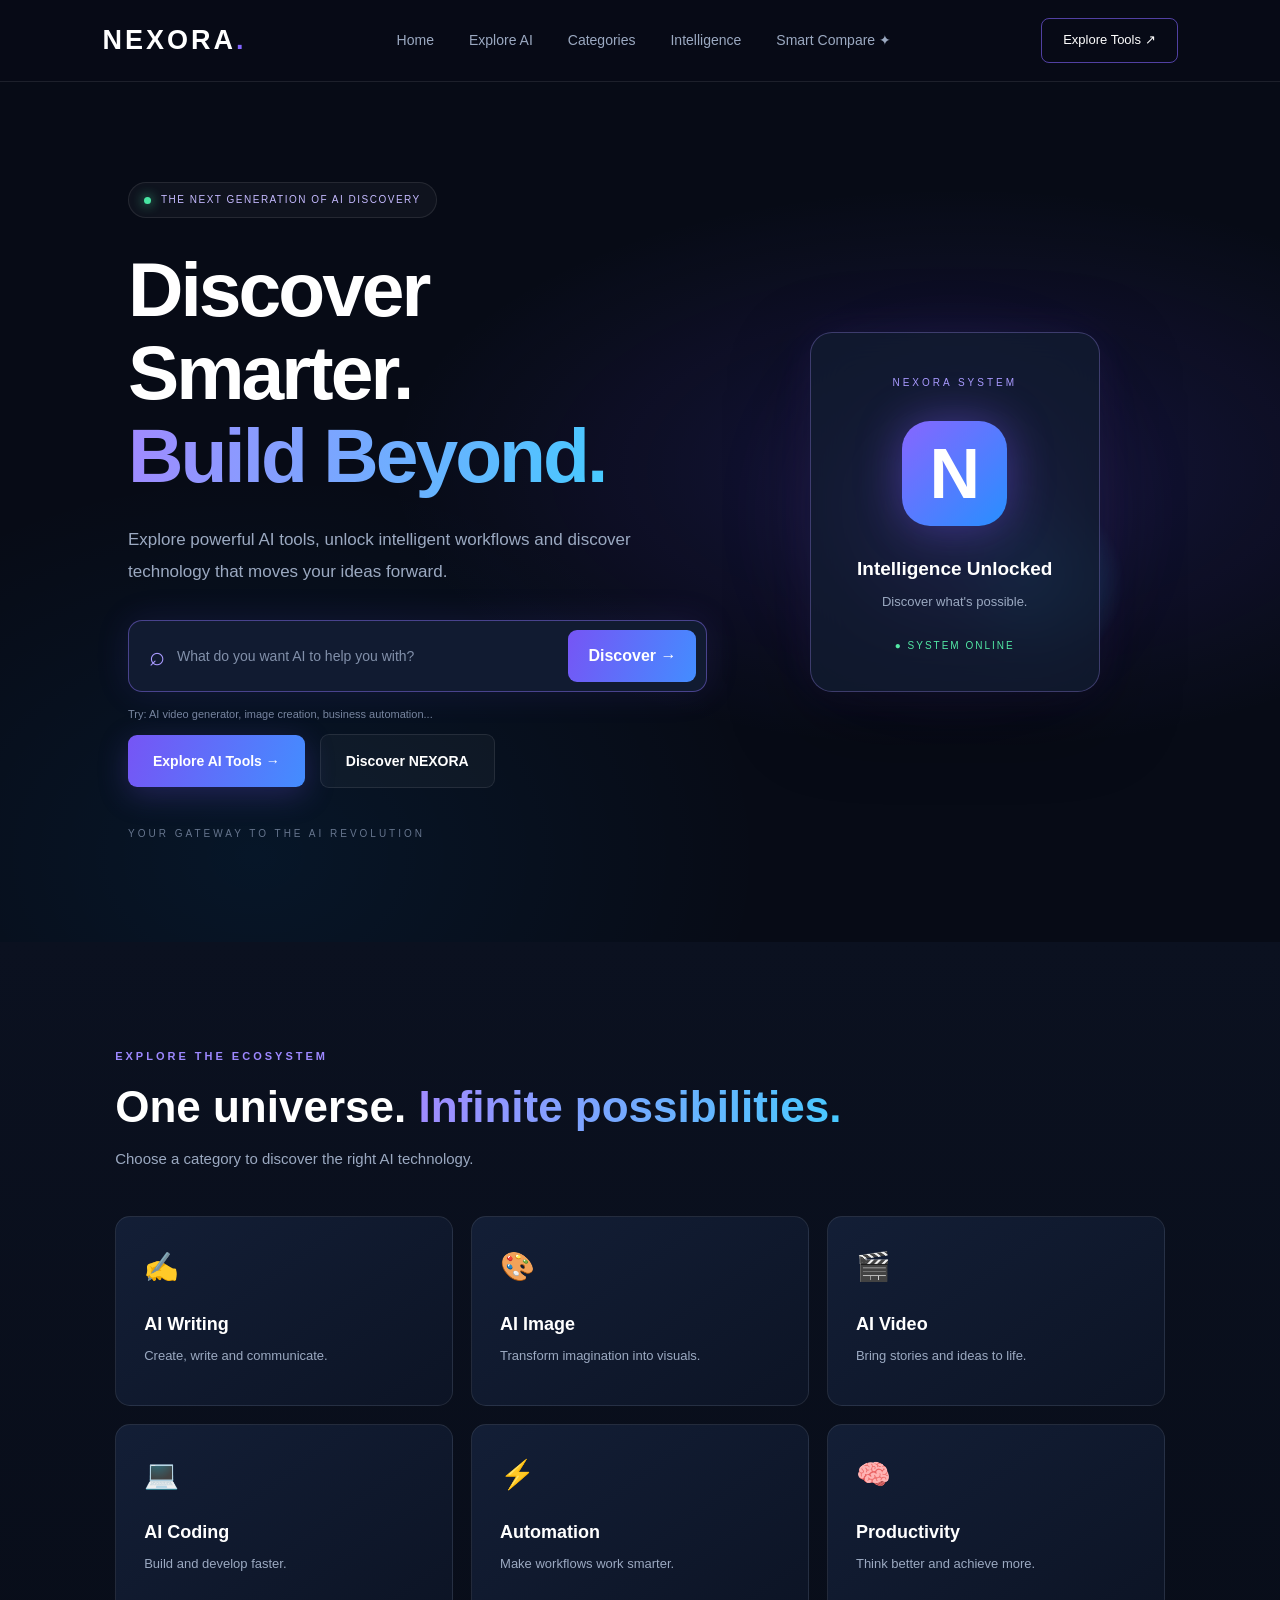
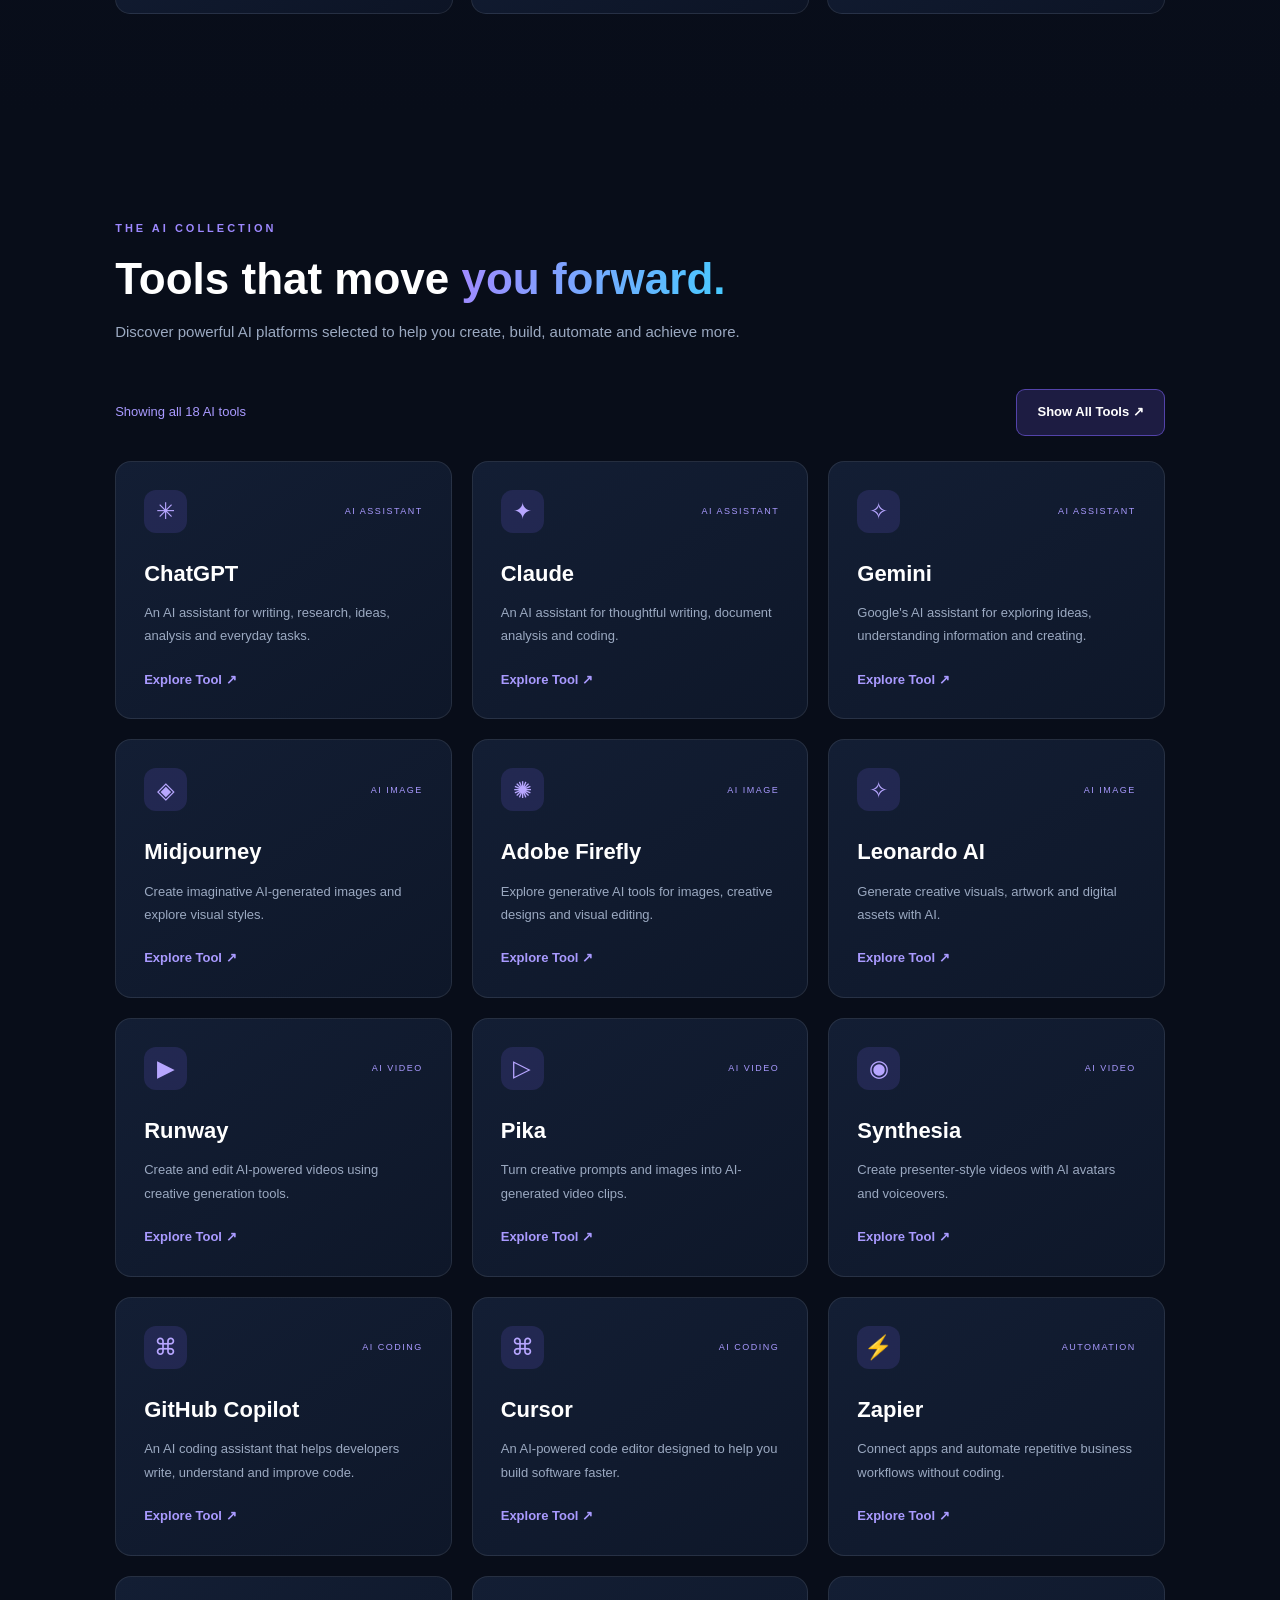
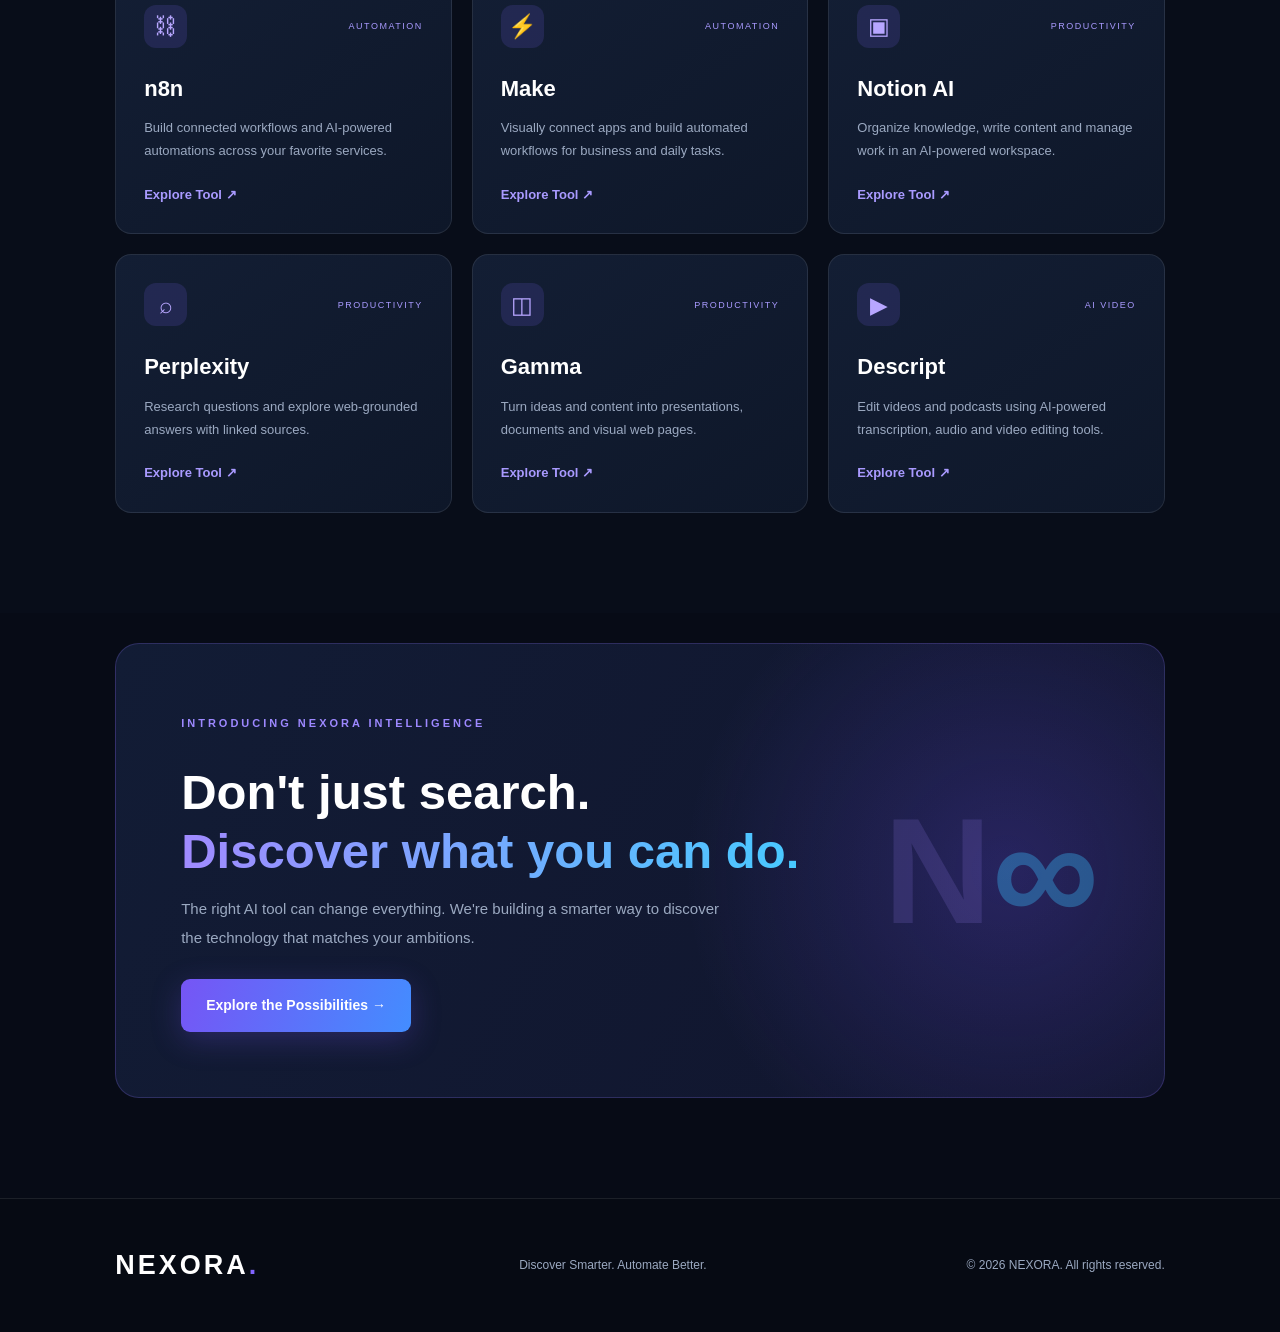
==== commit aaa2ec07: "Refactor navigation structure in index.html" ====
--- a/index.html
+++ b/index.html
@@ -6,7 +6,6 @@
     <meta charset="UTF-8">
     <meta name="viewport" content="width=device-width, initial-scale=1.0">
     <meta name="description" content="Discover powerful AI tools, intelligent software and automation solutions with NEXORA.">
-
     <title>NEXORA — Discover the Future of AI</title>
 
     <link rel="stylesheet" href="css/style.css">
@@ -78,22 +77,22 @@
 
 <body>
 
-    <!-- NAVIGATION -->
-    <header class="navbar">
-
-        <a href="#" class="logo">NEXORA<span>.</span></a>
-
-        <nav class="nav-links">
-            <a href="#home">Home</a>
-            <a href="#tools">Explore AI</a>
-            <a href="#categories">Categories</a>
-            <a href="#intelligence">Intelligence</a>
-        </nav>
-
-        <a href="#tools" class="nav-button">Explore Tools ↗</a>
-
-    </header>
-
+ <!-- NAVIGATION -->
+<header class="navbar">
+
+    <a href="#" class="logo">NEXORA<span>.</span></a>
+
+    <nav class="nav-links">
+        <a href="#home">Home</a>
+        <a href="#tools">Explore AI</a>
+        <a href="#categories">Categories</a>
+        <a href="#intelligence">Intelligence</a>
+        <a href="compare.html">Smart Compare ✦</a>
+    </nav>
+
+    <a href="#tools" class="nav-button">Explore Tools ↗</a>
+    
+</header>
     <main>
 
         <!-- HERO SECTION -->
@@ -299,7 +298,7 @@
                         analysis and everyday tasks.
                     </p>
 
-                    <a href="https://chatgpt.com/" target="_blank" rel="noopener noreferrer">
+                    <a href="tool.html?tool=chatgpt">
                         Explore Tool ↗
                     </a>
 
@@ -321,7 +320,7 @@
                         document analysis and coding.
                     </p>
 
-                    <a href="https://claude.ai/" target="_blank" rel="noopener noreferrer">
+                    <a href="tool.html?tool=claude">
                         Explore Tool ↗
                     </a>
 
@@ -343,7 +342,7 @@
                         understanding information and creating.
                     </p>
 
-                    <a href="https://gemini.google.com/" target="_blank" rel="noopener noreferrer">
+                    <a href="tool.html?tool=gemini">
                         Explore Tool ↗
                     </a>
 
@@ -367,7 +366,7 @@
                         and explore visual styles.
                     </p>
 
-                    <a href="https://www.midjourney.com/" target="_blank" rel="noopener noreferrer">
+                    <a href="tool.html?tool=midjourney">
                         Explore Tool ↗
                     </a>
 
@@ -389,7 +388,7 @@
                         creative designs and visual editing.
                     </p>
 
-                    <a href="https://firefly.adobe.com/" target="_blank" rel="noopener noreferrer">
+                    <a href="tool.html?tool=firefly">
                         Explore Tool ↗
                     </a>
 
@@ -411,7 +410,7 @@
                         and digital assets with AI.
                     </p>
 
-                    <a href="https://leonardo.ai/" target="_blank" rel="noopener noreferrer">
+                    <a href="tool.html?tool=leonardo">
                         Explore Tool ↗
                     </a>
 
@@ -435,7 +434,7 @@
                         using creative generation tools.
                     </p>
 
-                    <a href="https://runwayml.com/" target="_blank" rel="noopener noreferrer">
+                    <a href="tool.html?tool=runway">
                         Explore Tool ↗
                     </a>
 
@@ -457,7 +456,7 @@
                         into AI-generated video clips.
                     </p>
 
-                    <a href="https://pika.art/" target="_blank" rel="noopener noreferrer">
+                    <a href="tool.html?tool=pika">
                         Explore Tool ↗
                     </a>
 
@@ -479,7 +478,7 @@
                         with AI avatars and voiceovers.
                     </p>
 
-                    <a href="https://www.synthesia.io/" target="_blank" rel="noopener noreferrer">
+                    <a href="tool.html?tool=synthesia">
                         Explore Tool ↗
                     </a>
 
@@ -503,7 +502,7 @@
                         write, understand and improve code.
                     </p>
 
-                    <a href="https://github.com/features/copilot" target="_blank" rel="noopener noreferrer">
+                    <a href="tool.html?tool=copilot">
                         Explore Tool ↗
                     </a>
 
@@ -525,7 +524,7 @@
                         to help you build software faster.
                     </p>
 
-                    <a href="https://cursor.com/" target="_blank" rel="noopener noreferrer">
+                    <a href="tool.html?tool=cursor">
                         Explore Tool ↗
                     </a>
 
@@ -549,7 +548,7 @@
                         business workflows without coding.
                     </p>
 
-                    <a href="https://zapier.com/" target="_blank" rel="noopener noreferrer">
+                    <a href="tool.html?tool=zapier">
                         Explore Tool ↗
                     </a>
 
@@ -571,7 +570,7 @@
                         automations across your favorite services.
                     </p>
 
-                    <a href="https://n8n.io/" target="_blank" rel="noopener noreferrer">
+                    <a href="tool.html?tool=n8n">
                         Explore Tool ↗
                     </a>
 
@@ -593,7 +592,7 @@
                         workflows for business and daily tasks.
                     </p>
 
-                    <a href="https://www.make.com/" target="_blank" rel="noopener noreferrer">
+                    <a href="tool.html?tool=make">
                         Explore Tool ↗
                     </a>
 
@@ -617,7 +616,7 @@
                         and manage work in an AI-powered workspace.
                     </p>
 
-                    <a href="https://www.notion.com/product/ai" target="_blank" rel="noopener noreferrer">
+                    <a href="tool.html?tool=notion">
                         Explore Tool ↗
                     </a>
 
@@ -639,7 +638,7 @@
                         answers with linked sources.
                     </p>
 
-                    <a href="https://www.perplexity.ai/" target="_blank" rel="noopener noreferrer">
+                    <a href="tool.html?tool=perplexity">
                         Explore Tool ↗
                     </a>
 
@@ -661,7 +660,7 @@
                         documents and visual web pages.
                     </p>
 
-                    <a href="https://gamma.app/" target="_blank" rel="noopener noreferrer">
+                    <a href="tool.html?tool=gamma">
                         Explore Tool ↗
                     </a>
 
@@ -683,7 +682,7 @@
                         transcription, audio and video editing tools.
                     </p>
 
-                    <a href="https://www.descript.com/" target="_blank" rel="noopener noreferrer">
+                    <a href="tool.html?tool=descript">
                         Explore Tool ↗
                     </a>
 
@@ -761,7 +760,6 @@
         function filterTools(shouldScroll = true) {
 
             const query = searchInput.value.trim().toLowerCase();
-
             const searchWords = query.split(/\s+/).filter(Boolean);
 
             let matches = 0;
@@ -881,7 +879,6 @@
             event.preventDefault();
 
             activeCategory = "all";
-
             searchInput.value = "";
 
             categoryCards.forEach(card => {
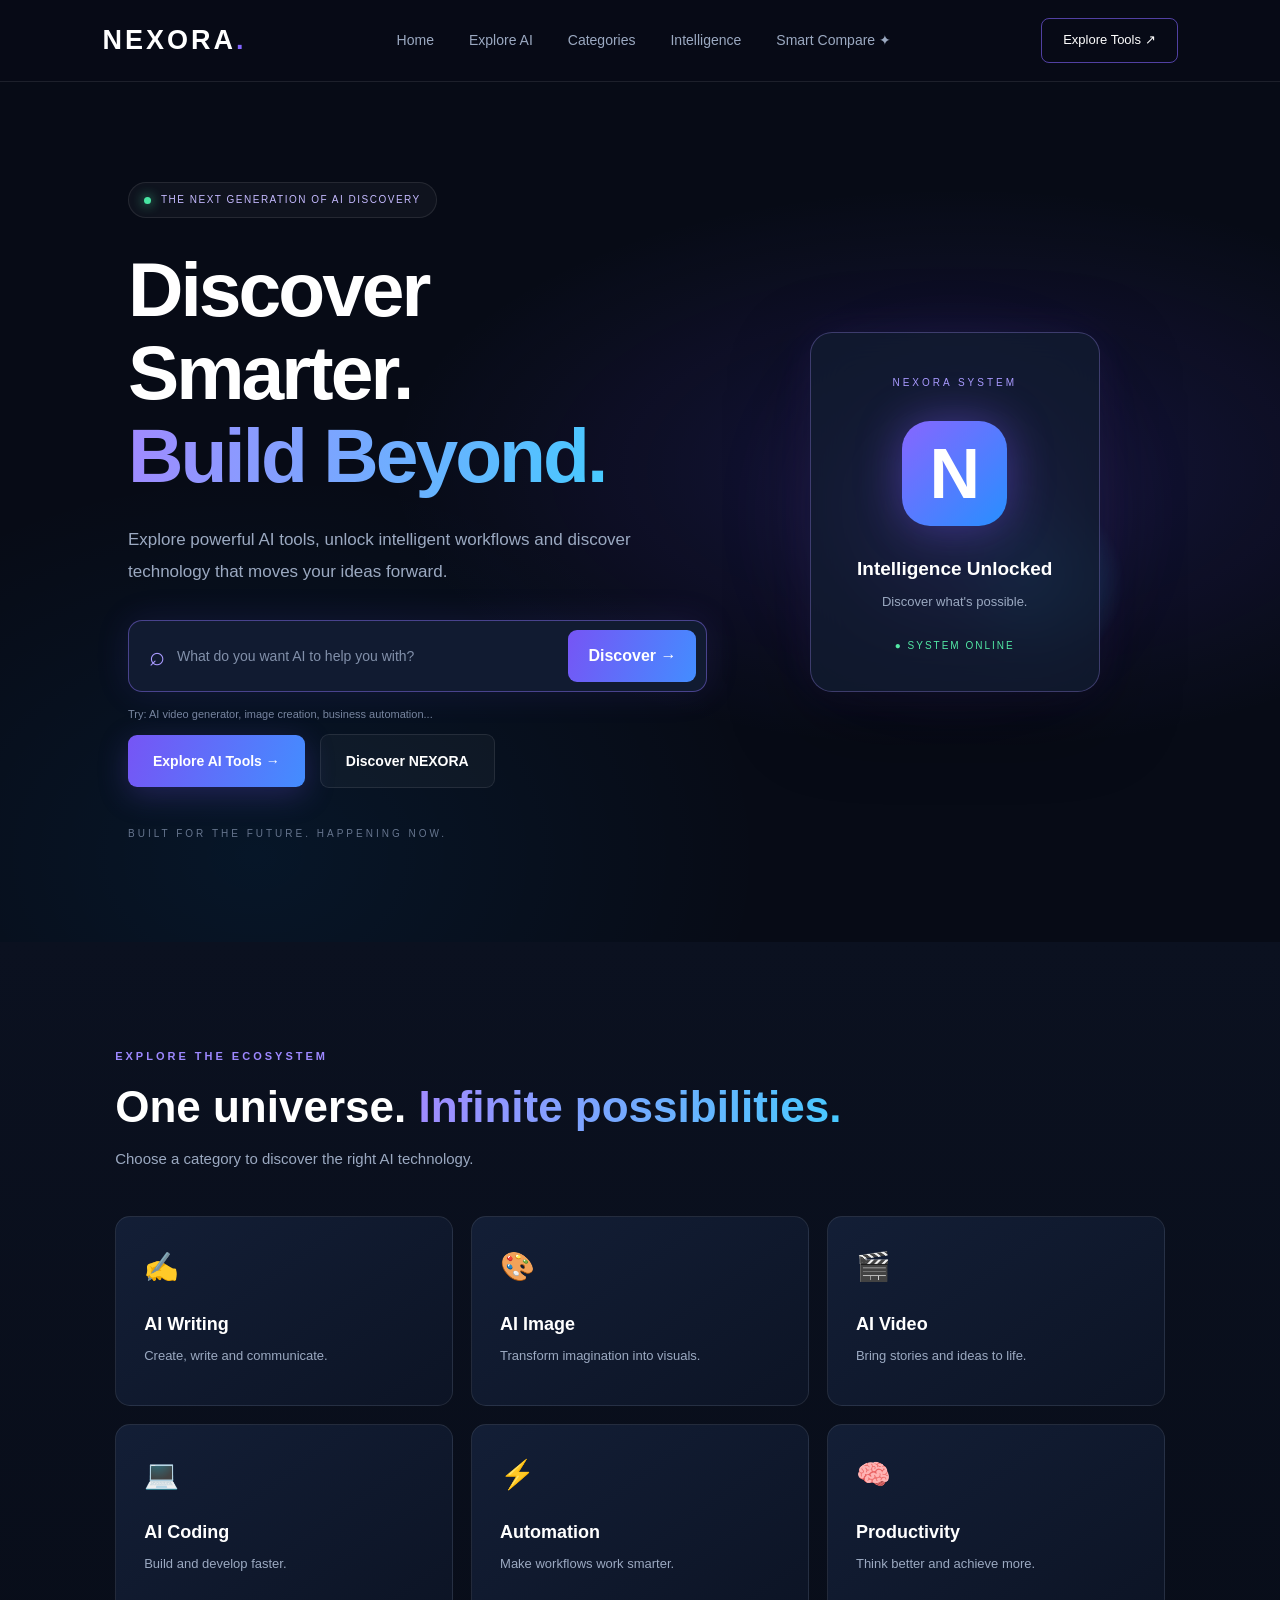
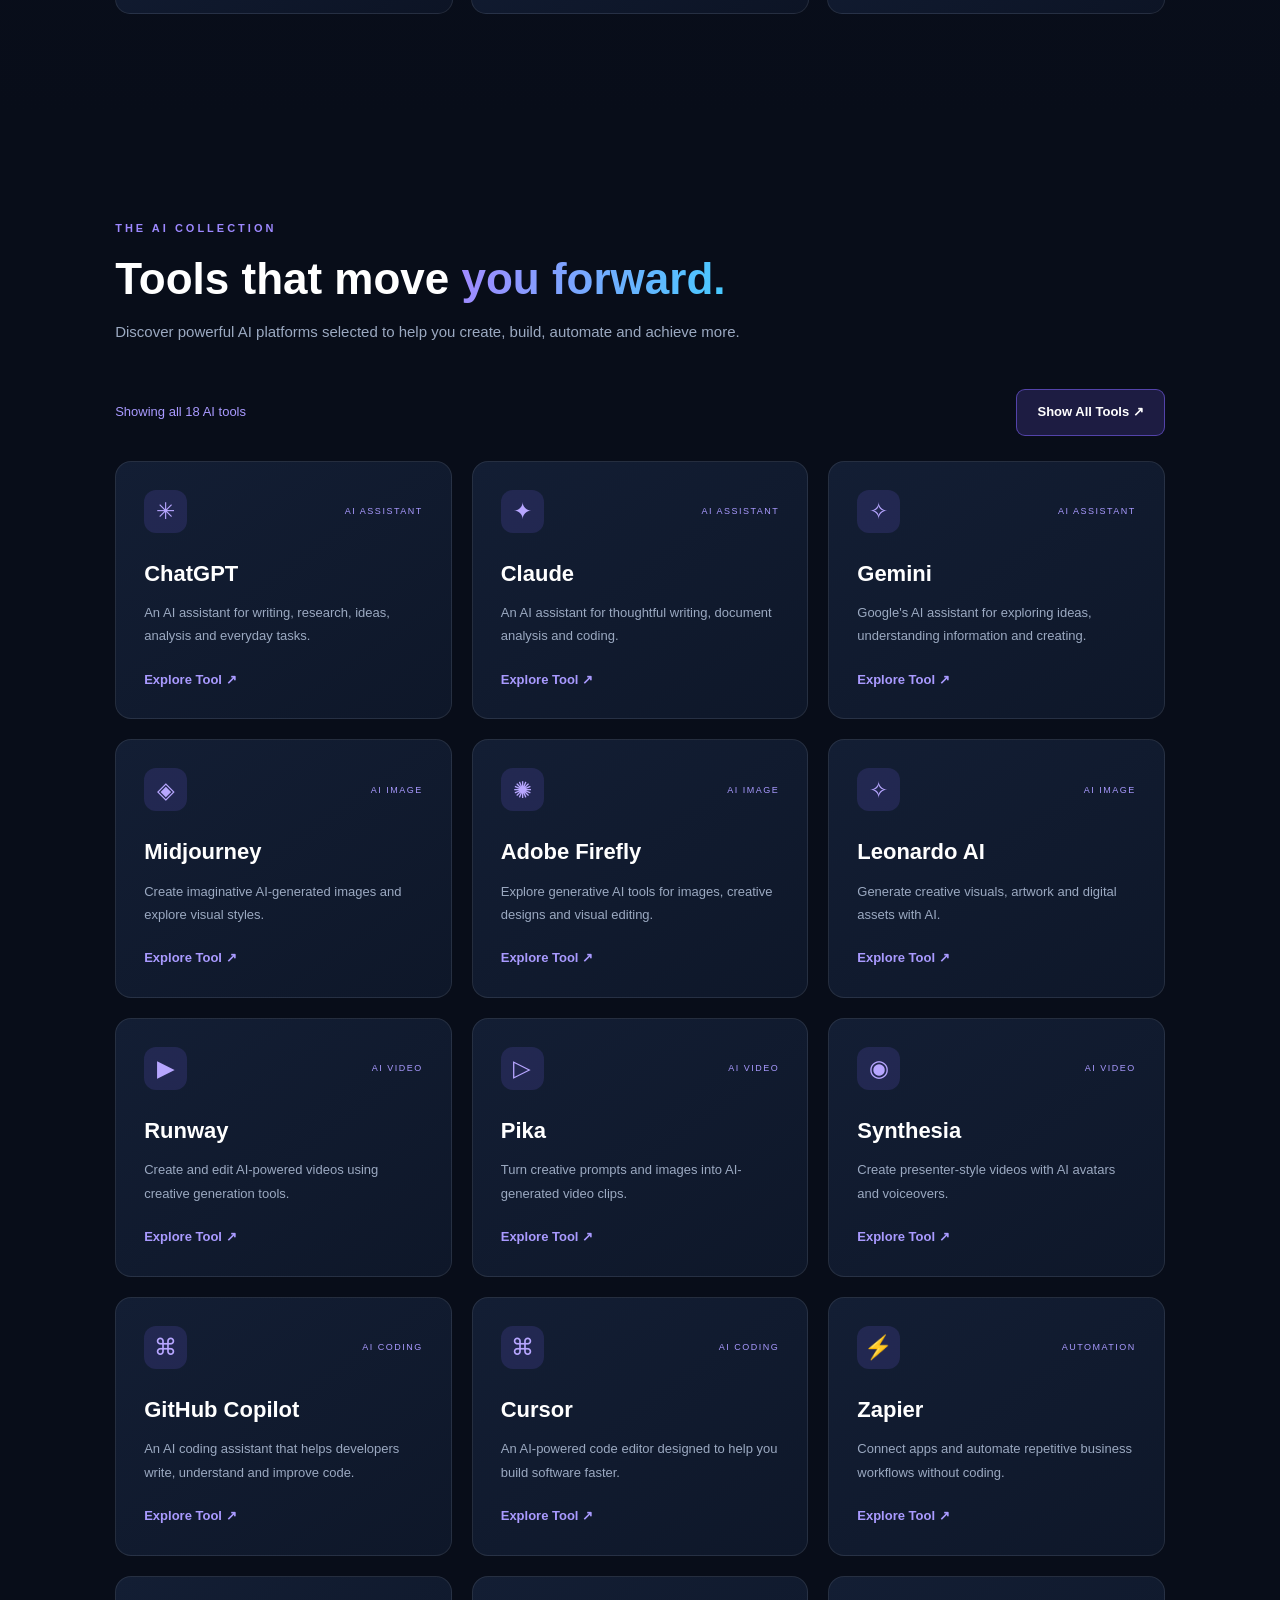
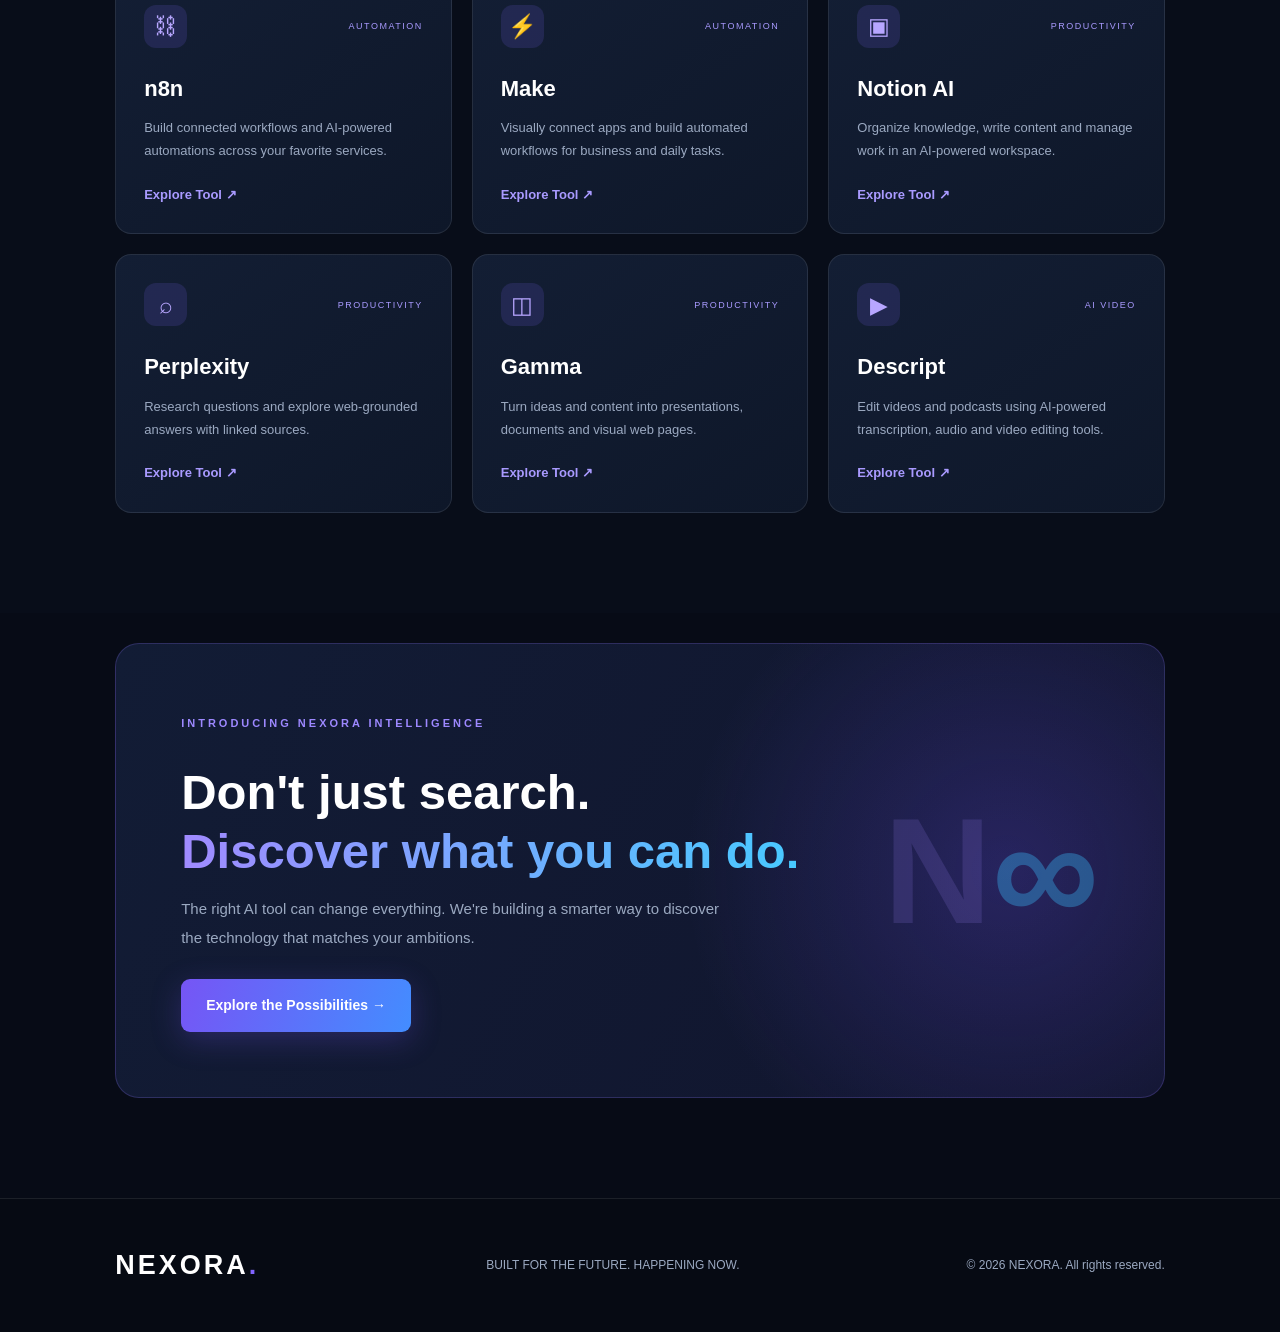
==== commit b5b0f88c: "Align homepage with final NEXORA launch slogan" ====
--- a/index.html
+++ b/index.html
@@ -6,8 +6,11 @@
     <meta charset="UTF-8">
     <meta name="viewport" content="width=device-width, initial-scale=1.0">
     <meta name="description" content="Discover powerful AI tools, intelligent software and automation solutions with NEXORA.">
-    <title>NEXORA — Discover the Future of AI</title>
-
+    <meta name="theme-color" content="#070b16">
+
+    <title>NEXORA — BUILT FOR THE FUTURE. HAPPENING NOW.</title>
+
+    <link rel="manifest" href="manifest.json">
     <link rel="stylesheet" href="css/style.css">
 
     <style>
@@ -77,22 +80,23 @@
 
 <body>
 
- <!-- NAVIGATION -->
-<header class="navbar">
-
-    <a href="#" class="logo">NEXORA<span>.</span></a>
-
-    <nav class="nav-links">
-        <a href="#home">Home</a>
-        <a href="#tools">Explore AI</a>
-        <a href="#categories">Categories</a>
-        <a href="#intelligence">Intelligence</a>
-        <a href="compare.html">Smart Compare ✦</a>
-    </nav>
-
-    <a href="#tools" class="nav-button">Explore Tools ↗</a>
-    
-</header>
+    <!-- NAVIGATION -->
+    <header class="navbar">
+
+        <a href="#" class="logo">NEXORA<span>.</span></a>
+
+        <nav class="nav-links">
+            <a href="#home">Home</a>
+            <a href="#tools">Explore AI</a>
+            <a href="#categories">Categories</a>
+            <a href="#intelligence">Intelligence</a>
+            <a href="compare.html">Smart Compare ✦</a>
+        </nav>
+
+        <a href="#tools" class="nav-button">Explore Tools ↗</a>
+
+    </header>
+
     <main>
 
         <!-- HERO SECTION -->
@@ -156,7 +160,7 @@
                 </div>
 
                 <div class="hero-note">
-                    YOUR GATEWAY TO THE AI REVOLUTION
+                    BUILT FOR THE FUTURE. HAPPENING NOW.
                 </div>
 
             </div>
@@ -731,7 +735,7 @@
 
         <a href="#" class="logo">NEXORA<span>.</span></a>
 
-        <p>Discover Smarter. Automate Better.</p>
+        <p>BUILT FOR THE FUTURE. HAPPENING NOW.</p>
 
         <p class="copyright">
             © 2026 NEXORA. All rights reserved.
@@ -902,5 +906,8 @@
 
     </script>
 
+    <!-- NEXORA PWA CONNECTION -->
+    <script src="pwa.js"></script>
+
 </body>
 </html>
--- a/css/style.css
+++ b/css/style.css
@@ -746,3 +746,225 @@
     }
 }
 
+
+/* =========================================
+   NEXORA — MOBILE REFINEMENT
+   Keeps desktop styling intact.
+========================================= */
+
+/* Keep anchor navigation from landing too close to the viewport edge. */
+html {
+    scroll-padding-top: 18px;
+}
+
+#home,
+#categories,
+#tools,
+#intelligence {
+    scroll-margin-top: 18px;
+}
+
+/* Prevent grid and flex children from forcing horizontal overflow. */
+main,
+section,
+.section-heading,
+.category-grid,
+.tools-grid,
+.category-card,
+.tool-card,
+.intelligence-section {
+    min-width: 0;
+}
+
+@media (max-width: 650px) {
+    html,
+    body {
+        width: 100%;
+        max-width: 100%;
+        overflow-x: clip;
+    }
+
+    /* Keep mobile navigation on one clean, horizontally scrollable row. */
+    .navbar {
+        width: 100%;
+        padding: 16px 5% 12px;
+        gap: 12px;
+        flex-direction: column;
+        align-items: center;
+    }
+
+    .nav-links {
+        width: 100%;
+        max-width: 100%;
+        display: flex;
+        flex-wrap: nowrap;
+        justify-content: flex-start;
+        gap: 22px;
+        overflow-x: auto;
+        overflow-y: hidden;
+        white-space: nowrap;
+        padding: 2px 2px 8px;
+        -webkit-overflow-scrolling: touch;
+        scrollbar-width: none;
+    }
+
+    .nav-links::-webkit-scrollbar {
+        display: none;
+    }
+
+    .nav-links a {
+        flex: 0 0 auto;
+        font-size: 13px;
+    }
+
+    .nav-button {
+        display: none;
+    }
+
+    /* Make every section use the available phone width consistently. */
+    .section {
+        width: 100%;
+        padding: 58px 6%;
+    }
+
+    .section-heading {
+        width: 100%;
+        overflow-wrap: anywhere;
+    }
+
+    .section-heading h2 {
+        font-size: clamp(28px, 8vw, 36px);
+        line-height: 1.18;
+        letter-spacing: -0.8px;
+    }
+
+    .section-heading p {
+        font-size: 14px;
+        line-height: 1.7;
+    }
+
+    /* Full-card browsing: one complete card per row, natural page scrolling. */
+    .category-grid,
+    .tools-grid {
+        width: 100%;
+        grid-template-columns: minmax(0, 1fr);
+        gap: 16px;
+    }
+
+    .category-card,
+    .tool-card {
+        width: 100%;
+        min-width: 0;
+        max-width: 100%;
+        overflow-wrap: anywhere;
+    }
+
+    .tool-card {
+        min-height: 255px;
+        padding: 25px;
+    }
+
+    .tool-card p {
+        overflow-wrap: anywhere;
+    }
+
+    /* Leave comfortable scroll room after the last directory card. */
+    .tools-section {
+        padding-bottom: calc(88px + env(safe-area-inset-bottom, 0px));
+    }
+
+    .categories {
+        padding-bottom: calc(70px + env(safe-area-inset-bottom, 0px));
+    }
+
+    .filter-toolbar {
+        width: 100%;
+        align-items: center;
+        gap: 12px;
+    }
+
+    .filter-status {
+        min-width: 0;
+        overflow-wrap: anywhere;
+    }
+
+    .filter-reset {
+        flex: 0 0 auto;
+        padding: 11px 14px;
+    }
+
+    .intelligence-section {
+        width: auto;
+        max-width: 100%;
+        margin: 10px 5% 65px;
+        padding: 34px 22px;
+    }
+
+    .intelligence-content {
+        min-width: 0;
+        width: 100%;
+    }
+
+    .intelligence-content h2 {
+        font-size: clamp(29px, 8vw, 38px);
+        overflow-wrap: anywhere;
+    }
+
+    .footer {
+        padding: 38px 6% calc(38px + env(safe-area-inset-bottom, 0px));
+    }
+}
+
+/* Extra-small phones. */
+@media (max-width: 380px) {
+    .hero {
+        padding-left: 5%;
+        padding-right: 5%;
+    }
+
+    .hero h1 {
+        font-size: clamp(36px, 11vw, 44px);
+        letter-spacing: -1.6px;
+    }
+
+    .search-box {
+        gap: 6px;
+        padding: 8px 8px 8px 10px;
+    }
+
+    .search-box input {
+        font-size: 11px;
+    }
+
+    .search-box button {
+        padding: 11px 10px;
+        font-size: 11px;
+    }
+
+    .tool-card,
+    .category-card {
+        padding: 22px;
+    }
+}
+
+/* =========================================
+   NEXORA — MOBILE AI CARD SNAP BROWSING
+   Gentle snapping between individual tools.
+   Preserves normal page scrolling.
+========================================= */
+
+@media (max-width: 650px) {
+
+    html {
+        scroll-snap-type: y proximity;
+        scroll-padding-top: 18px;
+    }
+
+    .tools-grid .tool-card {
+        scroll-snap-align: start;
+        scroll-snap-stop: always;
+        scroll-margin-top: 18px;
+    }
+
+}
+
